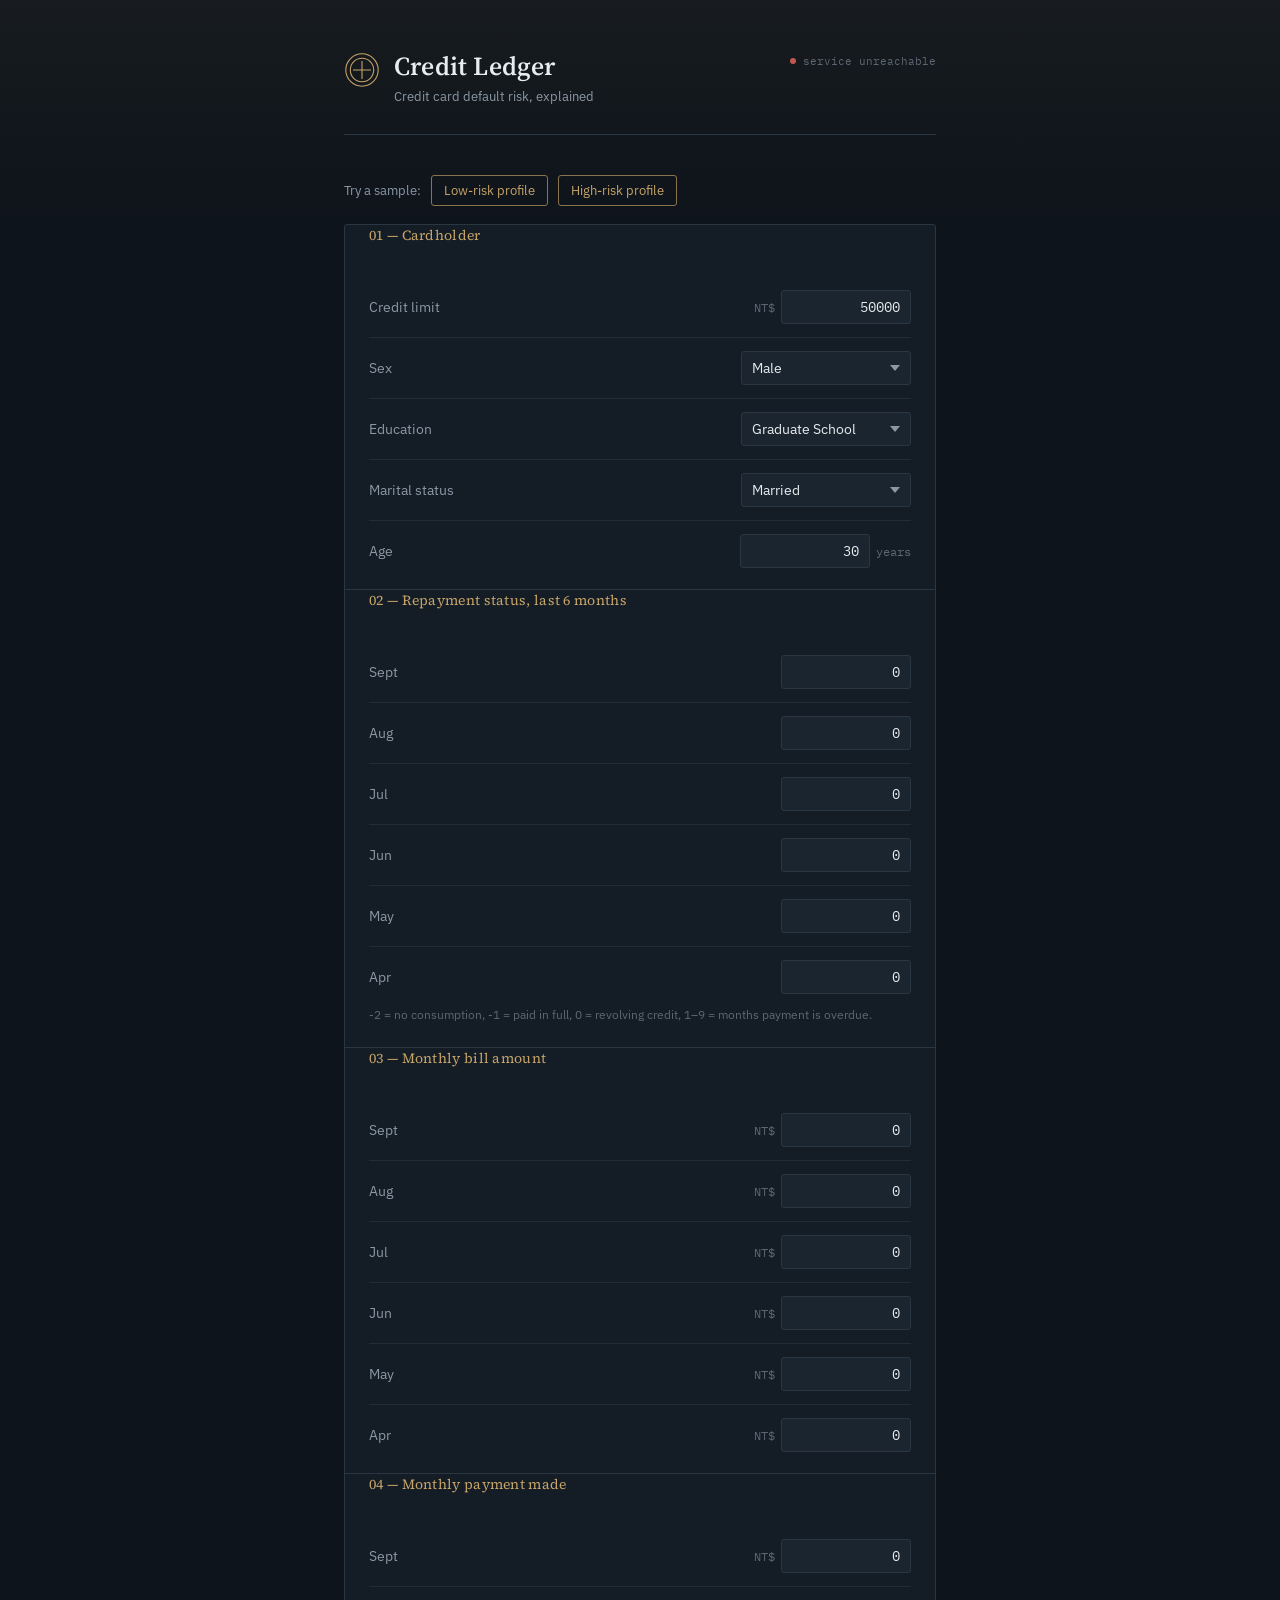
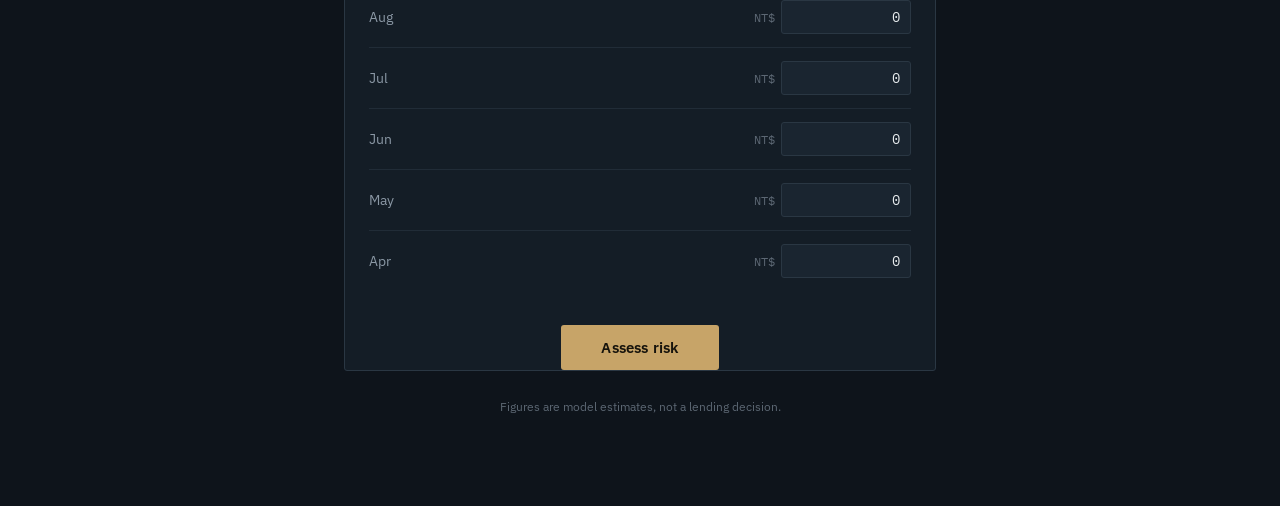
==== static/index.html @ d2043a7e "Upgrade: pipeline, tuned threshold, SHAP explanations, new UI" ====
<!DOCTYPE html>
<html lang="en">
<head>
<meta charset="UTF-8" />
<meta name="viewport" content="width=device-width, initial-scale=1.0" />
<title>Credit Ledger — Card Default Risk</title>
<link rel="preconnect" href="https://fonts.googleapis.com" />
<link rel="preconnect" href="https://fonts.gstatic.com" crossorigin />
<link href="https://fonts.googleapis.com/css2?family=Source+Serif+4:opsz,wght@8..60,400;8..60,500;8..60,600&family=IBM+Plex+Sans:wght@400;500;600&family=IBM+Plex+Mono:wght@400;500;600&display=swap" rel="stylesheet" />
<link rel="stylesheet" href="style.css" />
</head>
<body>
<div class="page">
  <header class="masthead">
    <div class="masthead__mark">
      <svg class="masthead__seal" viewBox="0 0 40 40" aria-hidden="true"><circle cx="20" cy="20" r="18" /><circle cx="20" cy="20" r="13" /><path d="M20 10 L20 30 M10 20 L30 20" /></svg>
      <div><h1>Credit Ledger</h1><p class="masthead__tag">Credit card default risk, explained</p></div>
    </div>
    <div class="masthead__status"><span class="dot" id="apiDot"></span><span id="apiStatusText">checking service…</span></div>
  </header>

  <div class="presets"><span>Try a sample:</span>
    <button type="button" data-preset="low">Low-risk profile</button>
    <button type="button" data-preset="high">High-risk profile</button>
  </div>

  <form class="ledger" id="riskForm" novalidate>
    <fieldset class="ledger__section">
      <legend>01 — Cardholder</legend>
      <div class="row"><label for="limit_bal">Credit limit</label><div class="field"><span class="unit unit--prefix">NT$</span><input type="number" id="limit_bal" name="limit_bal" min="1" step="1000" value="50000" required /></div></div>
      <div class="row"><label for="sex">Sex</label><div class="field"><select id="sex" name="sex" required><option value="Male">Male</option><option value="Female">Female</option></select></div></div>
      <div class="row"><label for="education">Education</label><div class="field"><select id="education" name="education" required><option value="Graduate School">Graduate School</option><option value="University">University</option><option value="High School">High School</option><option value="Others">Others</option></select></div></div>
      <div class="row"><label for="marriage">Marital status</label><div class="field"><select id="marriage" name="marriage" required><option value="Married">Married</option><option value="Single">Single</option><option value="Others">Others</option></select></div></div>
      <div class="row"><label for="age">Age</label><div class="field"><input type="number" id="age" name="age" min="18" max="100" step="1" value="30" required /><span class="unit">years</span></div></div>
    </fieldset>
    <fieldset class="ledger__section">
      <legend>02 — Repayment status, last 6 months</legend>
      <div class="row"><label for="pay_status_sept">Sept</label><div class="field"><input type="number" id="pay_status_sept" name="pay_status_sept" min="-2" max="9" step="1" value="0" required /></div></div>
      <div class="row"><label for="pay_status_aug">Aug</label><div class="field"><input type="number" id="pay_status_aug" name="pay_status_aug" min="-2" max="9" step="1" value="0" required /></div></div>
      <div class="row"><label for="pay_status_jul">Jul</label><div class="field"><input type="number" id="pay_status_jul" name="pay_status_jul" min="-2" max="9" step="1" value="0" required /></div></div>
      <div class="row"><label for="pay_status_jun">Jun</label><div class="field"><input type="number" id="pay_status_jun" name="pay_status_jun" min="-2" max="9" step="1" value="0" required /></div></div>
      <div class="row"><label for="pay_status_may">May</label><div class="field"><input type="number" id="pay_status_may" name="pay_status_may" min="-2" max="9" step="1" value="0" required /></div></div>
      <div class="row"><label for="pay_status_apr">Apr</label><div class="field"><input type="number" id="pay_status_apr" name="pay_status_apr" min="-2" max="9" step="1" value="0" required /></div></div>
      <p class="hint">-2 = no consumption, -1 = paid in full, 0 = revolving credit, 1–9 = months payment is overdue.</p>
    </fieldset>
    <fieldset class="ledger__section">
      <legend>03 — Monthly bill amount</legend>
      <div class="row"><label for="bill_amt_sept">Sept</label><div class="field"><span class="unit unit--prefix">NT$</span><input type="number" id="bill_amt_sept" name="bill_amt_sept" step="100" value="0" required /></div></div>
      <div class="row"><label for="bill_amt_aug">Aug</label><div class="field"><span class="unit unit--prefix">NT$</span><input type="number" id="bill_amt_aug" name="bill_amt_aug" step="100" value="0" required /></div></div>
      <div class="row"><label for="bill_amt_jul">Jul</label><div class="field"><span class="unit unit--prefix">NT$</span><input type="number" id="bill_amt_jul" name="bill_amt_jul" step="100" value="0" required /></div></div>
      <div class="row"><label for="bill_amt_jun">Jun</label><div class="field"><span class="unit unit--prefix">NT$</span><input type="number" id="bill_amt_jun" name="bill_amt_jun" step="100" value="0" required /></div></div>
      <div class="row"><label for="bill_amt_may">May</label><div class="field"><span class="unit unit--prefix">NT$</span><input type="number" id="bill_amt_may" name="bill_amt_may" step="100" value="0" required /></div></div>
      <div class="row"><label for="bill_amt_apr">Apr</label><div class="field"><span class="unit unit--prefix">NT$</span><input type="number" id="bill_amt_apr" name="bill_amt_apr" step="100" value="0" required /></div></div>
    </fieldset>
    <fieldset class="ledger__section">
      <legend>04 — Monthly payment made</legend>
      <div class="row"><label for="pay_amt_sept">Sept</label><div class="field"><span class="unit unit--prefix">NT$</span><input type="number" id="pay_amt_sept" name="pay_amt_sept" min="0" step="100" value="0" required /></div></div>
      <div class="row"><label for="pay_amt_aug">Aug</label><div class="field"><span class="unit unit--prefix">NT$</span><input type="number" id="pay_amt_aug" name="pay_amt_aug" min="0" step="100" value="0" required /></div></div>
      <div class="row"><label for="pay_amt_jul">Jul</label><div class="field"><span class="unit unit--prefix">NT$</span><input type="number" id="pay_amt_jul" name="pay_amt_jul" min="0" step="100" value="0" required /></div></div>
      <div class="row"><label for="pay_amt_jun">Jun</label><div class="field"><span class="unit unit--prefix">NT$</span><input type="number" id="pay_amt_jun" name="pay_amt_jun" min="0" step="100" value="0" required /></div></div>
      <div class="row"><label for="pay_amt_may">May</label><div class="field"><span class="unit unit--prefix">NT$</span><input type="number" id="pay_amt_may" name="pay_amt_may" min="0" step="100" value="0" required /></div></div>
      <div class="row"><label for="pay_amt_apr">Apr</label><div class="field"><span class="unit unit--prefix">NT$</span><input type="number" id="pay_amt_apr" name="pay_amt_apr" min="0" step="100" value="0" required /></div></div>
    </fieldset>
    <div class="submit-row">
      <button type="submit" id="submitBtn"><span class="btn-label">Assess risk</span><span class="btn-spinner" aria-hidden="true"></span></button>
      <p class="error-note" id="errorNote" role="alert" hidden></p>
    </div>
  </form>

  <section class="verdict" id="verdict" aria-live="polite" hidden>
    <div class="verdict__inner">
      <div class="verdict__gauge">
        <svg viewBox="0 0 200 200" class="gauge"><circle class="gauge__track" cx="100" cy="100" r="86" /><circle class="gauge__fill" id="gaugeFill" cx="100" cy="100" r="86" /><line class="gauge__threshold" id="gaugeThreshold" x1="100" y1="14" x2="100" y2="30" /></svg>
        <div class="gauge__readout"><span class="gauge__number" id="probNumber">0</span><span class="gauge__percent">%</span><span class="gauge__caption">default probability</span></div>
      </div>
      <div class="verdict__detail">
        <div class="stamp-wrap"><div class="stamp" id="stampBadge"><span id="stampText">LOW RISK</span></div></div>
        <dl class="ledger-facts">
          <div><dt>Default probability</dt><dd id="factProb">—</dd></div>
          <div><dt>Decision threshold</dt><dd id="factThreshold">—</dd></div>
          <div><dt>Model verdict</dt><dd id="factResult">—</dd></div>
        </dl>
      </div>
    </div>
    <div class="factors">
      <h2>Why this score</h2>
      <p class="hint">Top drivers of this prediction (SHAP values of the logistic regression model).</p>
      <ul id="factorList"></ul>
    </div>
  </section>

  <footer class="foot"><p id="modelNote">Figures are model estimates, not a lending decision.</p></footer>
</div>
<script src="script.js"></script>
</body>
</html>
---- static/style.css ----
/* ============================================================
   Credit Ledger — design tokens
   ============================================================ */
:root {
  --bg: #0e141b;
  --surface: #141d26;
  --surface-2: #1a2530;
  --line: #2a3743;
  --line-soft: #212c37;

  --ink: #e8ecee;
  --ink-dim: #8b98a5;
  --ink-faint: #5c6773;

  --brass: #c7a468;
  --brass-dim: #8a744f;

  --risk-red: #c1584d;
  --risk-red-dim: #6e332c;
  --risk-green: #5f9270;
  --risk-green-dim: #33513c;

  --serif: "Source Serif 4", Georgia, serif;
  --sans: "IBM Plex Sans", -apple-system, BlinkMacSystemFont, sans-serif;
  --mono: "IBM Plex Mono", "SFMono-Regular", Menlo, monospace;

  --radius: 3px;
}

* { box-sizing: border-box; }

@media (prefers-reduced-motion: reduce) {
  *, *::before, *::after {
    animation-duration: 0.001ms !important;
    animation-iteration-count: 1 !important;
    transition-duration: 0.001ms !important;
  }
}

html, body {
  margin: 0;
  padding: 0;
  background: var(--bg);
  color: var(--ink);
  font-family: var(--sans);
  -webkit-font-smoothing: antialiased;
}

body {
  background-image:
    linear-gradient(180deg, rgba(199,164,104,0.05), transparent 220px);
}

.page {
  max-width: 640px;
  margin: 0 auto;
  padding: 48px 24px 80px;
}

/* ============================================================
   Masthead
   ============================================================ */
.masthead {
  display: flex;
  align-items: flex-start;
  justify-content: space-between;
  gap: 16px;
  margin-bottom: 40px;
  padding-bottom: 28px;
  border-bottom: 1px solid var(--line);
}

.masthead__mark {
  display: flex;
  align-items: flex-start;
  gap: 14px;
}

.masthead__seal {
  width: 36px;
  height: 36px;
  flex-shrink: 0;
  margin-top: 4px;
  fill: none;
  stroke: var(--brass);
  stroke-width: 1.2;
}

.masthead h1 {
  font-family: var(--serif);
  font-weight: 600;
  font-size: 26px;
  letter-spacing: 0.2px;
  margin: 0 0 4px;
  color: var(--ink);
}

.masthead__tag {
  margin: 0;
  font-size: 13px;
  color: var(--ink-dim);
  max-width: 34ch;
  line-height: 1.4;
}

.masthead__status {
  display: flex;
  align-items: center;
  gap: 7px;
  font-family: var(--mono);
  font-size: 11px;
  color: var(--ink-faint);
  white-space: nowrap;
  margin-top: 6px;
}

.dot {
  width: 6px;
  height: 6px;
  border-radius: 50%;
  background: var(--ink-faint);
  transition: background 0.3s ease;
}
.dot.ok { background: var(--risk-green); }
.dot.down { background: var(--risk-red); }

/* ============================================================
   Ledger form
   ============================================================ */
.ledger {
  background: var(--surface);
  border: 1px solid var(--line);
  border-radius: var(--radius);
}

.ledger__section {
  border: none;
  border-bottom: 1px solid var(--line);
  margin: 0;
  padding: 22px 24px 8px;
}

.ledger__section:last-of-type {
  border-bottom: none;
}

.ledger__section legend {
  font-family: var(--serif);
  font-size: 14px;
  color: var(--brass);
  padding: 0;
  margin-bottom: 10px;
  letter-spacing: 0.3px;
}

.row {
  display: flex;
  align-items: center;
  justify-content: space-between;
  gap: 20px;
  padding: 13px 0;
  border-top: 1px solid var(--line-soft);
}

.ledger__section .row:first-of-type {
  border-top: none;
}

.row label {
  font-size: 13.5px;
  color: var(--ink-dim);
  flex: 1 1 auto;
}

.field {
  display: flex;
  align-items: center;
  gap: 6px;
  flex: 0 0 auto;
}

.field input,
.field select {
  background: var(--surface-2);
  border: 1px solid var(--line);
  border-radius: var(--radius);
  color: var(--ink);
  font-family: var(--mono);
  font-size: 13.5px;
  padding: 7px 10px;
  width: 130px;
  text-align: right;
  transition: border-color 0.15s ease, box-shadow 0.15s ease;
}

.field select {
  text-align: left;
  width: 170px;
  font-family: var(--sans);
  appearance: none;
  background-image: url("data:image/svg+xml;utf8,<svg xmlns='http://www.w3.org/2000/svg' width='10' height='6'><path d='M0 0 L5 6 L10 0 Z' fill='%238b98a5'/></svg>");
  background-repeat: no-repeat;
  background-position: right 10px center;
  padding-right: 26px;
}

.field input:focus,
.field select:focus {
  outline: none;
  border-color: var(--brass);
  box-shadow: 0 0 0 3px rgba(199, 164, 104, 0.18);
}

.field input::-webkit-outer-spin-button,
.field input::-webkit-inner-spin-button {
  -webkit-appearance: none;
  margin: 0;
}

.unit {
  font-family: var(--mono);
  font-size: 12px;
  color: var(--ink-faint);
  min-width: 34px;
}

.unit--prefix { min-width: auto; }

.hint {
  font-size: 11.5px;
  color: var(--ink-faint);
  margin: 0 0 16px;
  line-height: 1.4;
}

/* ============================================================
   Submit
   ============================================================ */
.submit-row {
  padding: 26px 4px 0;
  display: flex;
  flex-direction: column;
  align-items: center;
  gap: 12px;
}

button#submitBtn {
  position: relative;
  background: var(--brass);
  color: #16130c;
  border: none;
  border-radius: var(--radius);
  font-family: var(--sans);
  font-weight: 600;
  font-size: 14.5px;
  padding: 13px 40px;
  cursor: pointer;
  letter-spacing: 0.2px;
  transition: background 0.15s ease, transform 0.1s ease;
}

button#submitBtn:hover { background: #d4b47a; }
button#submitBtn:active { transform: translateY(1px); }

button#submitBtn:focus-visible {
  outline: 2px solid var(--brass);
  outline-offset: 3px;
}

button#submitBtn:disabled {
  opacity: 0.75;
  cursor: progress;
}

.btn-spinner {
  display: none;
  width: 13px;
  height: 13px;
  margin-left: 10px;
  border: 2px solid rgba(22,19,12,0.35);
  border-top-color: #16130c;
  border-radius: 50%;
  vertical-align: -2px;
}

button#submitBtn.loading .btn-spinner {
  display: inline-block;
  animation: spin 0.7s linear infinite;
}

button#submitBtn.loading .btn-label { opacity: 0.85; }

@keyframes spin {
  to { transform: rotate(360deg); }
}

.error-note {
  color: var(--risk-red);
  font-size: 12.5px;
  text-align: center;
  max-width: 40ch;
  margin: 0;
}

/* ============================================================
   Verdict panel
   ============================================================ */
.verdict {
  margin-top: 36px;
  background: var(--surface);
  border: 1px solid var(--line);
  border-radius: var(--radius);
  padding: 32px 28px;
}

.verdict__inner {
  display: flex;
  align-items: center;
  gap: 32px;
  flex-wrap: wrap;
}

.verdict__gauge {
  position: relative;
  width: 168px;
  height: 168px;
  flex-shrink: 0;
  margin: 0 auto;
}

.gauge {
  width: 100%;
  height: 100%;
  transform: rotate(0deg);
}

.gauge__track {
  fill: none;
  stroke: var(--line);
  stroke-width: 10;
}

.gauge__fill {
  fill: none;
  stroke: var(--brass);
  stroke-width: 10;
  stroke-linecap: round;
  transform-origin: 100px 100px;
  transform: rotate(-90deg);
  stroke-dasharray: 540.35;
  stroke-dashoffset: 540.35;
  transition: stroke-dashoffset 1.1s cubic-bezier(0.22, 1, 0.36, 1), stroke 0.4s ease;
}

.gauge__threshold {
  stroke: var(--ink-faint);
  stroke-width: 2;
  transform-origin: 100px 100px;
}

.gauge__readout {
  position: absolute;
  inset: 0;
  display: flex;
  flex-direction: column;
  align-items: center;
  justify-content: center;
}

.gauge__number {
  font-family: var(--mono);
  font-size: 32px;
  font-weight: 600;
  color: var(--ink);
}

.gauge__percent {
  font-family: var(--mono);
  font-size: 18px;
  color: var(--ink-dim);
  margin-left: 1px;
}

.gauge__caption {
  font-size: 10.5px;
  color: var(--ink-faint);
  margin-top: 4px;
  letter-spacing: 0.2px;
}

.verdict__detail {
  flex: 1 1 220px;
  display: flex;
  align-items: center;
  gap: 24px;
  flex-wrap: wrap;
}

.stamp-wrap {
  flex-shrink: 0;
  width: 108px;
  height: 108px;
  display: flex;
  align-items: center;
  justify-content: center;
}

.stamp {
  width: 104px;
  height: 104px;
  border-radius: 50%;
  border: 2.5px solid var(--risk-green);
  display: flex;
  align-items: center;
  justify-content: center;
  text-align: center;
  color: var(--risk-green);
  font-family: var(--serif);
  font-weight: 600;
  font-size: 14px;
  letter-spacing: 0.5px;
  transform: scale(1.5) rotate(0deg);
  opacity: 0;
  box-shadow: inset 0 0 0 4px rgba(95, 146, 112, 0.15);
  transition: none;
}

.stamp::before {
  content: "";
  position: absolute;
  width: 92px;
  height: 92px;
  border-radius: 50%;
  border: 1px dashed currentColor;
  opacity: 0.45;
}

.stamp.stamp--in {
  animation: stampSlam 0.5s cubic-bezier(0.2, 0.9, 0.3, 1.2) forwards;
}

.stamp.risk-high {
  border-color: var(--risk-red);
  color: var(--risk-red);
  box-shadow: inset 0 0 0 4px rgba(193, 88, 77, 0.15);
}

@keyframes stampSlam {
  0%   { transform: scale(1.6) rotate(8deg); opacity: 0; }
  60%  { transform: scale(0.94) rotate(-6deg); opacity: 1; }
  80%  { transform: scale(1.04) rotate(-8deg); }
  100% { transform: scale(1) rotate(-7deg); opacity: 1; }
}

.ledger-facts {
  margin: 0;
  display: grid;
  gap: 10px;
  min-width: 180px;
}

.ledger-facts > div {
  display: flex;
  justify-content: space-between;
  gap: 16px;
  border-bottom: 1px solid var(--line-soft);
  padding-bottom: 8px;
}

.ledger-facts dt {
  font-size: 12px;
  color: var(--ink-dim);
}

.ledger-facts dd {
  margin: 0;
  font-family: var(--mono);
  font-size: 12.5px;
  color: var(--ink);
  text-align: right;
}

/* ============================================================
   Footer
   ============================================================ */
.foot {
  text-align: center;
  margin-top: 28px;
}

.foot p {
  font-size: 11.5px;
  color: var(--ink-faint);
}

/* ============================================================
   Responsive
   ============================================================ */
@media (max-width: 520px) {
  .page { padding: 32px 16px 64px; }

  .row {
    flex-direction: column;
    align-items: flex-start;
    gap: 8px;
  }

  .field { width: 100%; }
  .field input, .field select { width: 100%; }

  .verdict__inner {
    flex-direction: column;
    text-align: center;
  }

  .verdict__detail {
    justify-content: center;
    text-align: left;
  }
}

/* ---- additions: presets + explanation bars ---- */
.presets { display:flex; align-items:center; gap:10px; flex-wrap:wrap; margin:0 0 18px; font-size:13px; color:var(--ink-dim); }
.presets button { background:transparent; color:var(--brass); border:1px solid var(--brass-dim); border-radius:var(--radius); padding:6px 12px; font:inherit; cursor:pointer; }
.presets button:hover { background:rgba(199,164,104,0.08); }
.factors { margin-top:28px; padding-top:20px; border-top:1px solid var(--line-soft); }
.factors h2 { font-family:var(--serif); font-weight:500; font-size:18px; margin:0 0 4px; }
.factors ul { list-style:none; padding:0; margin:14px 0 0; }
.factors li { display:grid; grid-template-columns:150px 1fr 90px; align-items:center; gap:12px; padding:7px 0; font-size:13px; }
.factors .bar { height:8px; background:var(--surface-2); border-radius:2px; position:relative; overflow:hidden; }
.factors .bar i { position:absolute; top:0; bottom:0; border-radius:2px; }
.factors .up i { background:var(--risk-red); left:50%; }
.factors .down i { background:var(--risk-green); right:50%; }
.factors .bar::after { content:""; position:absolute; left:50%; top:0; bottom:0; width:1px; background:var(--line); }
.factors .tag { font-family:var(--mono); font-size:11px; color:var(--ink-dim); text-align:right; }
@media (max-width:520px){ .factors li { grid-template-columns:1fr 70px; } .factors .bar { grid-column:1 / -1; order:3; } }
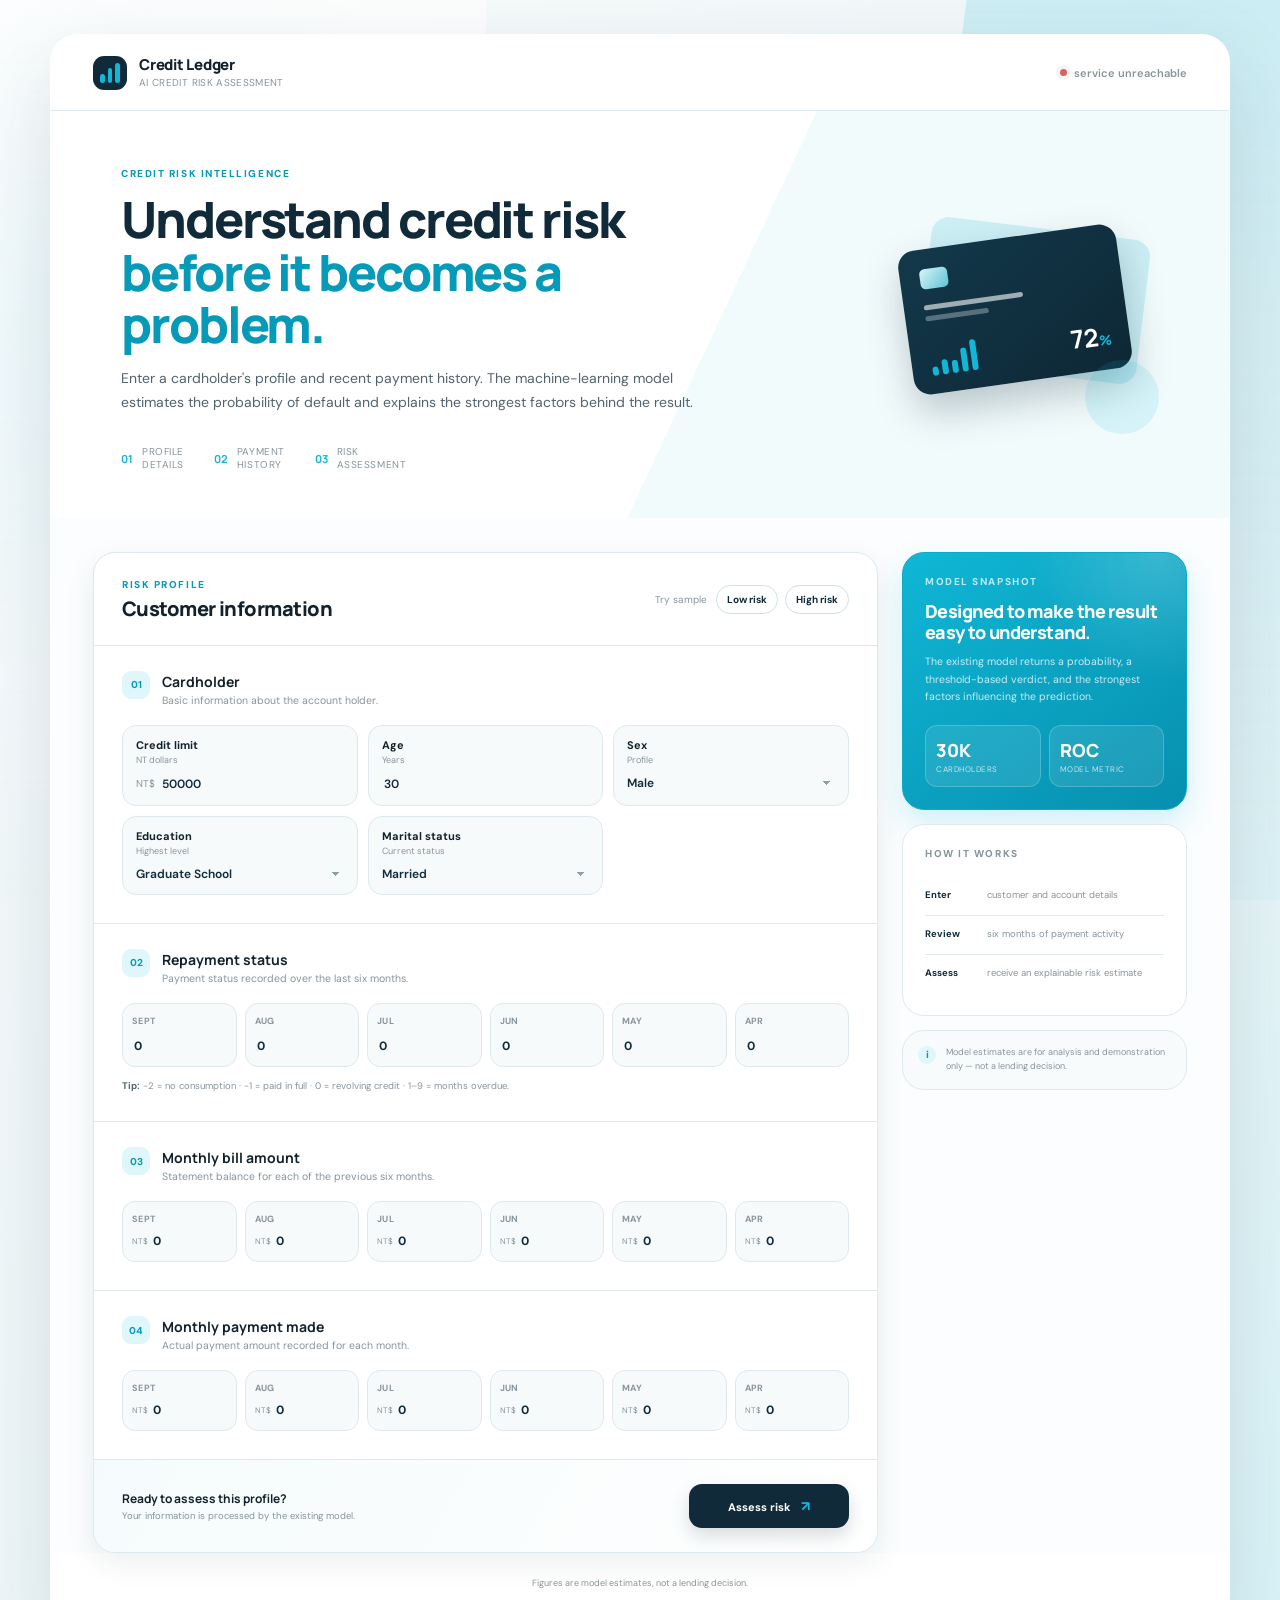
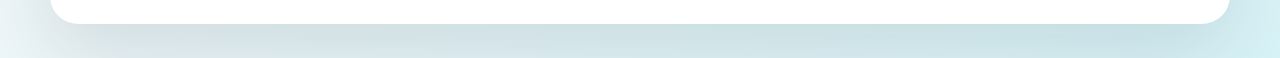
==== commit 3eddc3e6: "Add files via upload" ====
--- a/static/index.html
+++ b/static/index.html
@@ -1,96 +1,274 @@
 <!DOCTYPE html>
 <html lang="en">
 <head>
-<meta charset="UTF-8" />
-<meta name="viewport" content="width=device-width, initial-scale=1.0" />
-<title>Credit Ledger — Card Default Risk</title>
-<link rel="preconnect" href="https://fonts.googleapis.com" />
-<link rel="preconnect" href="https://fonts.gstatic.com" crossorigin />
-<link href="https://fonts.googleapis.com/css2?family=Source+Serif+4:opsz,wght@8..60,400;8..60,500;8..60,600&family=IBM+Plex+Sans:wght@400;500;600&family=IBM+Plex+Mono:wght@400;500;600&display=swap" rel="stylesheet" />
-<link rel="stylesheet" href="style.css" />
+  <meta charset="UTF-8" />
+  <meta name="viewport" content="width=device-width, initial-scale=1.0" />
+  <meta name="theme-color" content="#0db8d8" />
+  <title>Credit Ledger — Card Default Risk</title>
+  <link rel="preconnect" href="https://fonts.googleapis.com" />
+  <link rel="preconnect" href="https://fonts.gstatic.com" crossorigin />
+  <link href="https://fonts.googleapis.com/css2?family=DM+Sans:wght@400;500;600;700&family=Manrope:wght@500;600;700;800&display=swap" rel="stylesheet" />
+  <link rel="stylesheet" href="style.css" />
 </head>
+
 <body>
-<div class="page">
-  <header class="masthead">
-    <div class="masthead__mark">
-      <svg class="masthead__seal" viewBox="0 0 40 40" aria-hidden="true"><circle cx="20" cy="20" r="18" /><circle cx="20" cy="20" r="13" /><path d="M20 10 L20 30 M10 20 L30 20" /></svg>
-      <div><h1>Credit Ledger</h1><p class="masthead__tag">Credit card default risk, explained</p></div>
+  <div class="ambient ambient--left"></div>
+  <div class="ambient ambient--right"></div>
+
+  <main class="app-shell">
+    <header class="topbar">
+      <a class="brand" href="#" aria-label="Credit Ledger home">
+        <span class="brand-mark" aria-hidden="true">
+          <span></span><span></span><span></span>
+        </span>
+        <span>
+          <strong>Credit Ledger</strong>
+          <small>AI credit risk assessment</small>
+        </span>
+      </a>
+
+      <div class="service-status" aria-live="polite">
+        <span class="status-dot" id="apiDot"></span>
+        <span id="apiStatusText">checking service…</span>
+      </div>
+    </header>
+
+    <section class="hero">
+      <div class="hero-copy">
+        <span class="eyebrow">CREDIT RISK INTELLIGENCE</span>
+        <h1>Understand credit risk<br /><span>before it becomes a problem.</span></h1>
+        <p>
+          Enter a cardholder's profile and recent payment history.
+          The machine-learning model estimates the probability of default
+          and explains the strongest factors behind the result.
+        </p>
+
+        <div class="hero-meta">
+          <div><b>01</b><span>Profile<br />details</span></div>
+          <div><b>02</b><span>Payment<br />history</span></div>
+          <div><b>03</b><span>Risk<br />assessment</span></div>
+        </div>
+      </div>
+
+      <div class="hero-art" aria-hidden="true">
+        <div class="art-card art-card--back"></div>
+        <div class="art-card art-card--main">
+          <div class="mini-chip"></div>
+          <div class="mini-line mini-line--long"></div>
+          <div class="mini-line"></div>
+          <div class="mini-chart"><i></i><i></i><i></i><i></i><i></i></div>
+          <div class="mini-score">72<span>%</span></div>
+        </div>
+        <div class="art-orb"></div>
+      </div>
+    </section>
+
+    <div class="content-grid">
+      <form class="risk-form" id="riskForm" novalidate>
+        <div class="form-toolbar">
+          <div>
+            <span class="section-kicker">RISK PROFILE</span>
+            <h2>Customer information</h2>
+          </div>
+          <div class="presets">
+            <span>Try sample</span>
+            <button type="button" data-preset="low">Low risk</button>
+            <button type="button" data-preset="high">High risk</button>
+          </div>
+        </div>
+
+        <fieldset class="form-section">
+          <div class="section-heading">
+            <span class="section-number">01</span>
+            <div>
+              <h3>Cardholder</h3>
+              <p>Basic information about the account holder.</p>
+            </div>
+          </div>
+
+          <div class="fields-grid fields-grid--3">
+            <label class="field-card field-card--wide">
+              <span>Credit limit</span>
+              <small>NT dollars</small>
+              <div class="input-wrap"><span>NT$</span><input type="number" id="limit_bal" name="limit_bal" min="1" step="1000" value="50000" required /></div>
+            </label>
+
+            <label class="field-card">
+              <span>Age</span>
+              <small>Years</small>
+              <div class="input-wrap"><input type="number" id="age" name="age" min="18" max="100" step="1" value="30" required /></div>
+            </label>
+
+            <label class="field-card">
+              <span>Sex</span>
+              <small>Profile</small>
+              <div class="input-wrap"><select id="sex" name="sex" required><option value="Male">Male</option><option value="Female">Female</option></select></div>
+            </label>
+
+            <label class="field-card">
+              <span>Education</span>
+              <small>Highest level</small>
+              <div class="input-wrap"><select id="education" name="education" required><option value="Graduate School">Graduate School</option><option value="University">University</option><option value="High School">High School</option><option value="Others">Others</option></select></div>
+            </label>
+
+            <label class="field-card">
+              <span>Marital status</span>
+              <small>Current status</small>
+              <div class="input-wrap"><select id="marriage" name="marriage" required><option value="Married">Married</option><option value="Single">Single</option><option value="Others">Others</option></select></div>
+            </label>
+          </div>
+        </fieldset>
+
+        <fieldset class="form-section">
+          <div class="section-heading">
+            <span class="section-number">02</span>
+            <div>
+              <h3>Repayment status</h3>
+              <p>Payment status recorded over the last six months.</p>
+            </div>
+          </div>
+
+          <div class="month-grid">
+            <label class="compact-field"><span>Sept</span><input type="number" id="pay_status_sept" name="pay_status_sept" min="-2" max="9" step="1" value="0" required /></label>
+            <label class="compact-field"><span>Aug</span><input type="number" id="pay_status_aug" name="pay_status_aug" min="-2" max="9" step="1" value="0" required /></label>
+            <label class="compact-field"><span>Jul</span><input type="number" id="pay_status_jul" name="pay_status_jul" min="-2" max="9" step="1" value="0" required /></label>
+            <label class="compact-field"><span>Jun</span><input type="number" id="pay_status_jun" name="pay_status_jun" min="-2" max="9" step="1" value="0" required /></label>
+            <label class="compact-field"><span>May</span><input type="number" id="pay_status_may" name="pay_status_may" min="-2" max="9" step="1" value="0" required /></label>
+            <label class="compact-field"><span>Apr</span><input type="number" id="pay_status_apr" name="pay_status_apr" min="-2" max="9" step="1" value="0" required /></label>
+          </div>
+          <p class="helper"><b>Tip:</b> -2 = no consumption · -1 = paid in full · 0 = revolving credit · 1–9 = months overdue.</p>
+        </fieldset>
+
+        <fieldset class="form-section">
+          <div class="section-heading">
+            <span class="section-number">03</span>
+            <div>
+              <h3>Monthly bill amount</h3>
+              <p>Statement balance for each of the previous six months.</p>
+            </div>
+          </div>
+
+          <div class="month-grid">
+            <label class="compact-field compact-field--money"><span>Sept</span><div><i>NT$</i><input type="number" id="bill_amt_sept" name="bill_amt_sept" step="100" value="0" required /></div></label>
+            <label class="compact-field compact-field--money"><span>Aug</span><div><i>NT$</i><input type="number" id="bill_amt_aug" name="bill_amt_aug" step="100" value="0" required /></div></label>
+            <label class="compact-field compact-field--money"><span>Jul</span><div><i>NT$</i><input type="number" id="bill_amt_jul" name="bill_amt_jul" step="100" value="0" required /></div></label>
+            <label class="compact-field compact-field--money"><span>Jun</span><div><i>NT$</i><input type="number" id="bill_amt_jun" name="bill_amt_jun" step="100" value="0" required /></div></label>
+            <label class="compact-field compact-field--money"><span>May</span><div><i>NT$</i><input type="number" id="bill_amt_may" name="bill_amt_may" step="100" value="0" required /></div></label>
+            <label class="compact-field compact-field--money"><span>Apr</span><div><i>NT$</i><input type="number" id="bill_amt_apr" name="bill_amt_apr" step="100" value="0" required /></div></label>
+          </div>
+        </fieldset>
+
+        <fieldset class="form-section">
+          <div class="section-heading">
+            <span class="section-number">04</span>
+            <div>
+              <h3>Monthly payment made</h3>
+              <p>Actual payment amount recorded for each month.</p>
+            </div>
+          </div>
+
+          <div class="month-grid">
+            <label class="compact-field compact-field--money"><span>Sept</span><div><i>NT$</i><input type="number" id="pay_amt_sept" name="pay_amt_sept" min="0" step="100" value="0" required /></div></label>
+            <label class="compact-field compact-field--money"><span>Aug</span><div><i>NT$</i><input type="number" id="pay_amt_aug" name="pay_amt_aug" min="0" step="100" value="0" required /></div></label>
+            <label class="compact-field compact-field--money"><span>Jul</span><div><i>NT$</i><input type="number" id="pay_amt_jul" name="pay_amt_jul" min="0" step="100" value="0" required /></div></label>
+            <label class="compact-field compact-field--money"><span>Jun</span><div><i>NT$</i><input type="number" id="pay_amt_jun" name="pay_amt_jun" min="0" step="100" value="0" required /></div></label>
+            <label class="compact-field compact-field--money"><span>May</span><div><i>NT$</i><input type="number" id="pay_amt_may" name="pay_amt_may" min="0" step="100" value="0" required /></div></label>
+            <label class="compact-field compact-field--money"><span>Apr</span><div><i>NT$</i><input type="number" id="pay_amt_apr" name="pay_amt_apr" min="0" step="100" value="0" required /></div></label>
+          </div>
+        </fieldset>
+
+        <div class="submit-area">
+          <div>
+            <strong>Ready to assess this profile?</strong>
+            <span>Your information is processed by the existing model.</span>
+          </div>
+          <button type="submit" id="submitBtn">
+            <span class="btn-label">Assess risk</span>
+            <span class="btn-spinner" aria-hidden="true"></span>
+            <span class="btn-arrow" aria-hidden="true">↗</span>
+          </button>
+          <p class="error-note" id="errorNote" role="alert" hidden></p>
+        </div>
+      </form>
+
+      <aside class="side-panel">
+        <div class="side-card side-card--accent">
+          <span class="card-label">MODEL SNAPSHOT</span>
+          <h3>Designed to make the result easy to understand.</h3>
+          <p>The existing model returns a probability, a threshold-based verdict, and the strongest factors influencing the prediction.</p>
+          <div class="metric-row">
+            <div><strong>30K</strong><span>cardholders</span></div>
+            <div><strong>ROC</strong><span>model metric</span></div>
+          </div>
+        </div>
+
+        <div class="side-card side-card--plain">
+          <span class="card-label">HOW IT WORKS</span>
+          <ol>
+            <li><b>Enter</b><span>customer and account details</span></li>
+            <li><b>Review</b><span>six months of payment activity</span></li>
+            <li><b>Assess</b><span>receive an explainable risk estimate</span></li>
+          </ol>
+        </div>
+
+        <div class="side-note">
+          <span class="note-icon">i</span>
+          <p>Model estimates are for analysis and demonstration only — not a lending decision.</p>
+        </div>
+      </aside>
     </div>
-    <div class="masthead__status"><span class="dot" id="apiDot"></span><span id="apiStatusText">checking service…</span></div>
-  </header>
-
-  <div class="presets"><span>Try a sample:</span>
-    <button type="button" data-preset="low">Low-risk profile</button>
-    <button type="button" data-preset="high">High-risk profile</button>
-  </div>
-
-  <form class="ledger" id="riskForm" novalidate>
-    <fieldset class="ledger__section">
-      <legend>01 — Cardholder</legend>
-      <div class="row"><label for="limit_bal">Credit limit</label><div class="field"><span class="unit unit--prefix">NT$</span><input type="number" id="limit_bal" name="limit_bal" min="1" step="1000" value="50000" required /></div></div>
-      <div class="row"><label for="sex">Sex</label><div class="field"><select id="sex" name="sex" required><option value="Male">Male</option><option value="Female">Female</option></select></div></div>
-      <div class="row"><label for="education">Education</label><div class="field"><select id="education" name="education" required><option value="Graduate School">Graduate School</option><option value="University">University</option><option value="High School">High School</option><option value="Others">Others</option></select></div></div>
-      <div class="row"><label for="marriage">Marital status</label><div class="field"><select id="marriage" name="marriage" required><option value="Married">Married</option><option value="Single">Single</option><option value="Others">Others</option></select></div></div>
-      <div class="row"><label for="age">Age</label><div class="field"><input type="number" id="age" name="age" min="18" max="100" step="1" value="30" required /><span class="unit">years</span></div></div>
-    </fieldset>
-    <fieldset class="ledger__section">
-      <legend>02 — Repayment status, last 6 months</legend>
-      <div class="row"><label for="pay_status_sept">Sept</label><div class="field"><input type="number" id="pay_status_sept" name="pay_status_sept" min="-2" max="9" step="1" value="0" required /></div></div>
-      <div class="row"><label for="pay_status_aug">Aug</label><div class="field"><input type="number" id="pay_status_aug" name="pay_status_aug" min="-2" max="9" step="1" value="0" required /></div></div>
-      <div class="row"><label for="pay_status_jul">Jul</label><div class="field"><input type="number" id="pay_status_jul" name="pay_status_jul" min="-2" max="9" step="1" value="0" required /></div></div>
-      <div class="row"><label for="pay_status_jun">Jun</label><div class="field"><input type="number" id="pay_status_jun" name="pay_status_jun" min="-2" max="9" step="1" value="0" required /></div></div>
-      <div class="row"><label for="pay_status_may">May</label><div class="field"><input type="number" id="pay_status_may" name="pay_status_may" min="-2" max="9" step="1" value="0" required /></div></div>
-      <div class="row"><label for="pay_status_apr">Apr</label><div class="field"><input type="number" id="pay_status_apr" name="pay_status_apr" min="-2" max="9" step="1" value="0" required /></div></div>
-      <p class="hint">-2 = no consumption, -1 = paid in full, 0 = revolving credit, 1–9 = months payment is overdue.</p>
-    </fieldset>
-    <fieldset class="ledger__section">
-      <legend>03 — Monthly bill amount</legend>
-      <div class="row"><label for="bill_amt_sept">Sept</label><div class="field"><span class="unit unit--prefix">NT$</span><input type="number" id="bill_amt_sept" name="bill_amt_sept" step="100" value="0" required /></div></div>
-      <div class="row"><label for="bill_amt_aug">Aug</label><div class="field"><span class="unit unit--prefix">NT$</span><input type="number" id="bill_amt_aug" name="bill_amt_aug" step="100" value="0" required /></div></div>
-      <div class="row"><label for="bill_amt_jul">Jul</label><div class="field"><span class="unit unit--prefix">NT$</span><input type="number" id="bill_amt_jul" name="bill_amt_jul" step="100" value="0" required /></div></div>
-      <div class="row"><label for="bill_amt_jun">Jun</label><div class="field"><span class="unit unit--prefix">NT$</span><input type="number" id="bill_amt_jun" name="bill_amt_jun" step="100" value="0" required /></div></div>
-      <div class="row"><label for="bill_amt_may">May</label><div class="field"><span class="unit unit--prefix">NT$</span><input type="number" id="bill_amt_may" name="bill_amt_may" step="100" value="0" required /></div></div>
-      <div class="row"><label for="bill_amt_apr">Apr</label><div class="field"><span class="unit unit--prefix">NT$</span><input type="number" id="bill_amt_apr" name="bill_amt_apr" step="100" value="0" required /></div></div>
-    </fieldset>
-    <fieldset class="ledger__section">
-      <legend>04 — Monthly payment made</legend>
-      <div class="row"><label for="pay_amt_sept">Sept</label><div class="field"><span class="unit unit--prefix">NT$</span><input type="number" id="pay_amt_sept" name="pay_amt_sept" min="0" step="100" value="0" required /></div></div>
-      <div class="row"><label for="pay_amt_aug">Aug</label><div class="field"><span class="unit unit--prefix">NT$</span><input type="number" id="pay_amt_aug" name="pay_amt_aug" min="0" step="100" value="0" required /></div></div>
-      <div class="row"><label for="pay_amt_jul">Jul</label><div class="field"><span class="unit unit--prefix">NT$</span><input type="number" id="pay_amt_jul" name="pay_amt_jul" min="0" step="100" value="0" required /></div></div>
-      <div class="row"><label for="pay_amt_jun">Jun</label><div class="field"><span class="unit unit--prefix">NT$</span><input type="number" id="pay_amt_jun" name="pay_amt_jun" min="0" step="100" value="0" required /></div></div>
-      <div class="row"><label for="pay_amt_may">May</label><div class="field"><span class="unit unit--prefix">NT$</span><input type="number" id="pay_amt_may" name="pay_amt_may" min="0" step="100" value="0" required /></div></div>
-      <div class="row"><label for="pay_amt_apr">Apr</label><div class="field"><span class="unit unit--prefix">NT$</span><input type="number" id="pay_amt_apr" name="pay_amt_apr" min="0" step="100" value="0" required /></div></div>
-    </fieldset>
-    <div class="submit-row">
-      <button type="submit" id="submitBtn"><span class="btn-label">Assess risk</span><span class="btn-spinner" aria-hidden="true"></span></button>
-      <p class="error-note" id="errorNote" role="alert" hidden></p>
-    </div>
-  </form>
-
-  <section class="verdict" id="verdict" aria-live="polite" hidden>
-    <div class="verdict__inner">
-      <div class="verdict__gauge">
-        <svg viewBox="0 0 200 200" class="gauge"><circle class="gauge__track" cx="100" cy="100" r="86" /><circle class="gauge__fill" id="gaugeFill" cx="100" cy="100" r="86" /><line class="gauge__threshold" id="gaugeThreshold" x1="100" y1="14" x2="100" y2="30" /></svg>
-        <div class="gauge__readout"><span class="gauge__number" id="probNumber">0</span><span class="gauge__percent">%</span><span class="gauge__caption">default probability</span></div>
-      </div>
-      <div class="verdict__detail">
-        <div class="stamp-wrap"><div class="stamp" id="stampBadge"><span id="stampText">LOW RISK</span></div></div>
-        <dl class="ledger-facts">
-          <div><dt>Default probability</dt><dd id="factProb">—</dd></div>
-          <div><dt>Decision threshold</dt><dd id="factThreshold">—</dd></div>
-          <div><dt>Model verdict</dt><dd id="factResult">—</dd></div>
-        </dl>
-      </div>
-    </div>
-    <div class="factors">
-      <h2>Why this score</h2>
-      <p class="hint">Top drivers of this prediction (SHAP values of the logistic regression model).</p>
-      <ul id="factorList"></ul>
-    </div>
-  </section>
-
-  <footer class="foot"><p id="modelNote">Figures are model estimates, not a lending decision.</p></footer>
-</div>
-<script src="script.js"></script>
+
+    <section class="verdict" id="verdict" aria-live="polite" hidden>
+      <div class="verdict-head">
+        <div>
+          <span class="section-kicker">ASSESSMENT COMPLETE</span>
+          <h2>Risk assessment</h2>
+        </div>
+        <span class="verdict-chip">MODEL OUTPUT</span>
+      </div>
+
+      <div class="verdict__inner">
+        <div class="gauge-card">
+          <div class="verdict__gauge">
+            <svg viewBox="0 0 200 200" class="gauge">
+              <circle class="gauge__track" cx="100" cy="100" r="86" />
+              <circle class="gauge__fill" id="gaugeFill" cx="100" cy="100" r="86" />
+              <line class="gauge__threshold" id="gaugeThreshold" x1="100" y1="14" x2="100" y2="30" />
+            </svg>
+            <div class="gauge__readout">
+              <span class="gauge__number" id="probNumber">0</span><span class="gauge__percent">%</span>
+              <span class="gauge__caption">default probability</span>
+            </div>
+          </div>
+        </div>
+
+        <div class="verdict__detail">
+          <div class="stamp-wrap"><div class="stamp" id="stampBadge"><span id="stampText">LOW RISK</span></div></div>
+          <dl class="ledger-facts">
+            <div><dt>Default probability</dt><dd id="factProb">—</dd></div>
+            <div><dt>Decision threshold</dt><dd id="factThreshold">—</dd></div>
+            <div><dt>Model verdict</dt><dd id="factResult">—</dd></div>
+          </dl>
+        </div>
+      </div>
+
+      <div class="factors">
+        <div class="factors-head">
+          <div>
+            <span class="section-kicker">EXPLANATION</span>
+            <h2>Why this score</h2>
+          </div>
+          <p class="hint">Top drivers of this prediction from the existing logistic regression model.</p>
+        </div>
+        <ul id="factorList"></ul>
+      </div>
+    </section>
+
+    <footer class="foot">
+      <p id="modelNote">Figures are model estimates, not a lending decision.</p>
+    </footer>
+  </main>
+
+  <script src="script.js"></script>
 </body>
-</html>+</html>
--- a/static/style.css
+++ b/static/style.css
@@ -1,359 +1,805 @@
-/* ============================================================
-   Credit Ledger — design tokens
-   ============================================================ */
 :root {
-  --bg: #0e141b;
-  --surface: #141d26;
-  --surface-2: #1a2530;
-  --line: #2a3743;
-  --line-soft: #212c37;
-
-  --ink: #e8ecee;
-  --ink-dim: #8b98a5;
-  --ink-faint: #5c6773;
-
-  --brass: #c7a468;
-  --brass-dim: #8a744f;
-
-  --risk-red: #c1584d;
-  --risk-red-dim: #6e332c;
-  --risk-green: #5f9270;
-  --risk-green-dim: #33513c;
-
-  --serif: "Source Serif 4", Georgia, serif;
-  --sans: "IBM Plex Sans", -apple-system, BlinkMacSystemFont, sans-serif;
-  --mono: "IBM Plex Mono", "SFMono-Regular", Menlo, monospace;
-
-  --radius: 3px;
+  --bg: #eef5f7;
+  --paper: #ffffff;
+  --paper-soft: #f7fafb;
+  --ink: #12212b;
+  --ink-2: #53636d;
+  --muted: #87949b;
+  --line: #dfe8ec;
+  --cyan: #12b7d7;
+  --cyan-dark: #0799b8;
+  --cyan-soft: #dff7fb;
+  --navy: #102a39;
+  --red: #df5f61;
+  --green: #38a579;
+  --shadow: 0 28px 80px rgba(21, 48, 61, .13);
+  --shadow-soft: 0 10px 30px rgba(21, 48, 61, .08);
+  --radius: 22px;
+  --font: "DM Sans", -apple-system, BlinkMacSystemFont, "Segoe UI", sans-serif;
+  --display: "Manrope", "DM Sans", sans-serif;
 }
 
 * { box-sizing: border-box; }
 
-@media (prefers-reduced-motion: reduce) {
-  *, *::before, *::after {
-    animation-duration: 0.001ms !important;
-    animation-iteration-count: 1 !important;
-    transition-duration: 0.001ms !important;
-  }
-}
-
-html, body {
+html { scroll-behavior: smooth; }
+
+body {
   margin: 0;
-  padding: 0;
-  background: var(--bg);
+  min-width: 320px;
   color: var(--ink);
-  font-family: var(--sans);
+  font-family: var(--font);
+  background:
+    radial-gradient(circle at 8% 18%, rgba(18,183,215,.12), transparent 24rem),
+    linear-gradient(135deg, #f8fbfc 0%, #eef6f8 55%, #d8f3f7 100%);
   -webkit-font-smoothing: antialiased;
 }
 
-body {
-  background-image:
-    linear-gradient(180deg, rgba(199,164,104,0.05), transparent 220px);
-}
-
-.page {
-  max-width: 640px;
-  margin: 0 auto;
-  padding: 48px 24px 80px;
-}
-
-/* ============================================================
-   Masthead
-   ============================================================ */
-.masthead {
-  display: flex;
-  align-items: flex-start;
+button, input, select { font: inherit; }
+
+button, select { cursor: pointer; }
+
+.ambient {
+  position: fixed;
+  z-index: -1;
+  pointer-events: none;
+}
+
+.ambient--left {
+  width: 38vw;
+  height: 100vh;
+  left: 0;
+  top: 0;
+  background: linear-gradient(180deg, rgba(255,255,255,.72), rgba(236,247,249,.25));
+}
+
+.ambient--right {
+  width: 34vw;
+  height: 100vh;
+  right: 0;
+  top: 0;
+  background: linear-gradient(180deg, rgba(18,183,215,.16), rgba(18,183,215,.03));
+  clip-path: polygon(28% 0, 100% 0, 100% 100%, 0 100%);
+}
+
+.app-shell {
+  width: min(1180px, calc(100% - 40px));
+  margin: 34px auto;
+  padding: 0 0 34px;
+  background: var(--paper);
+  border: 1px solid rgba(255,255,255,.95);
+  border-radius: 28px;
+  box-shadow: var(--shadow);
+  overflow: hidden;
+}
+
+.topbar {
+  height: 76px;
+  padding: 0 42px;
+  display: flex;
+  align-items: center;
   justify-content: space-between;
-  gap: 16px;
-  margin-bottom: 40px;
-  padding-bottom: 28px;
   border-bottom: 1px solid var(--line);
 }
 
-.masthead__mark {
-  display: flex;
-  align-items: flex-start;
-  gap: 14px;
-}
-
-.masthead__seal {
-  width: 36px;
-  height: 36px;
-  flex-shrink: 0;
+.brand {
+  display: flex;
+  align-items: center;
+  gap: 12px;
+  color: var(--ink);
+  text-decoration: none;
+}
+
+.brand-mark {
+  width: 34px;
+  height: 34px;
+  display: flex;
+  align-items: end;
+  gap: 3px;
+  padding: 7px;
+  border-radius: 11px;
+  background: var(--navy);
+}
+
+.brand-mark span {
+  display: block;
+  width: 5px;
+  border-radius: 5px;
+  background: var(--cyan);
+}
+
+.brand-mark span:nth-child(1) { height: 45%; }
+.brand-mark span:nth-child(2) { height: 72%; }
+.brand-mark span:nth-child(3) { height: 100%; }
+
+.brand strong {
+  display: block;
+  font: 800 15px/1 var(--display);
+  letter-spacing: -.25px;
+}
+
+.brand small {
+  display: block;
   margin-top: 4px;
-  fill: none;
-  stroke: var(--brass);
-  stroke-width: 1.2;
-}
-
-.masthead h1 {
-  font-family: var(--serif);
+  color: var(--muted);
+  font-size: 10px;
+  letter-spacing: .35px;
+  text-transform: uppercase;
+}
+
+.service-status {
+  display: flex;
+  align-items: center;
+  gap: 7px;
+  color: var(--muted);
+  font-size: 11px;
   font-weight: 600;
-  font-size: 26px;
-  letter-spacing: 0.2px;
-  margin: 0 0 4px;
-  color: var(--ink);
-}
-
-.masthead__tag {
+}
+
+.status-dot {
+  width: 7px;
+  height: 7px;
+  border-radius: 50%;
+  background: #c7d0d5;
+  box-shadow: 0 0 0 4px #f1f5f6;
+}
+
+.status-dot.ok { background: var(--green); }
+.status-dot.down { background: var(--red); }
+
+.hero {
+  min-height: 355px;
+  padding: 56px 70px 46px;
+  display: grid;
+  grid-template-columns: minmax(0, 1.25fr) minmax(290px, .75fr);
+  gap: 42px;
+  align-items: center;
+  background:
+    linear-gradient(115deg, #ffffff 0%, #ffffff 56%, #f2fbfc 56%, #f2fbfc 100%);
+}
+
+.hero-copy { max-width: 620px; }
+
+.eyebrow,
+.section-kicker,
+.card-label {
+  display: block;
+  color: var(--cyan-dark);
+  font-size: 10px;
+  font-weight: 800;
+  letter-spacing: 1.55px;
+}
+
+.hero h1 {
+  margin: 13px 0 15px;
+  font: 800 clamp(31px, 4vw, 50px)/1.05 var(--display);
+  letter-spacing: -2.1px;
+  color: var(--navy);
+}
+
+.hero h1 span { color: var(--cyan-dark); }
+
+.hero p {
+  max-width: 600px;
   margin: 0;
-  font-size: 13px;
-  color: var(--ink-dim);
-  max-width: 34ch;
-  line-height: 1.4;
-}
-
-.masthead__status {
-  display: flex;
-  align-items: center;
-  gap: 7px;
-  font-family: var(--mono);
-  font-size: 11px;
-  color: var(--ink-faint);
-  white-space: nowrap;
+  color: var(--ink-2);
+  font-size: 14px;
+  line-height: 1.75;
+}
+
+.hero-meta {
+  display: flex;
+  gap: 30px;
+  margin-top: 30px;
+}
+
+.hero-meta div {
+  display: flex;
+  align-items: center;
+  gap: 9px;
+}
+
+.hero-meta b {
+  color: var(--cyan);
+  font: 700 11px var(--display);
+}
+
+.hero-meta span {
+  color: var(--muted);
+  font-size: 10px;
+  line-height: 1.35;
+  text-transform: uppercase;
+  letter-spacing: .55px;
+}
+
+.hero-art {
+  position: relative;
+  min-height: 250px;
+}
+
+.art-card {
+  position: absolute;
+  width: 220px;
+  height: 145px;
+  border-radius: 17px;
+  transform: rotate(-8deg);
+}
+
+.art-card--back {
+  right: 15px;
+  top: 34px;
+  background: #cceff5;
+  transform: rotate(7deg);
+}
+
+.art-card--main {
+  right: 34px;
+  top: 43px;
+  padding: 20px;
+  color: white;
+  background: linear-gradient(145deg, #12394b, #0e2735);
+  box-shadow: 0 18px 38px rgba(16,42,57,.25);
+}
+
+.mini-chip {
+  width: 28px;
+  height: 20px;
+  border-radius: 5px;
+  background: linear-gradient(135deg, #d9f5f7, #5fc4d6);
+  margin-bottom: 16px;
+}
+
+.mini-line {
+  width: 64px;
+  height: 5px;
+  border-radius: 5px;
+  background: rgba(255,255,255,.3);
   margin-top: 6px;
 }
 
-.dot {
+.mini-line--long { width: 100px; background: rgba(255,255,255,.6); }
+
+.mini-chart {
+  position: absolute;
+  left: 20px;
+  bottom: 18px;
+  display: flex;
+  align-items: end;
+  gap: 4px;
+  height: 31px;
+}
+
+.mini-chart i {
+  display: block;
   width: 6px;
-  height: 6px;
+  border-radius: 3px;
+  background: var(--cyan);
+}
+
+.mini-chart i:nth-child(1) { height: 30%; }
+.mini-chart i:nth-child(2) { height: 50%; }
+.mini-chart i:nth-child(3) { height: 42%; }
+.mini-chart i:nth-child(4) { height: 78%; }
+.mini-chart i:nth-child(5) { height: 100%; }
+
+.mini-score {
+  position: absolute;
+  right: 18px;
+  bottom: 17px;
+  font: 700 25px var(--display);
+}
+
+.mini-score span { color: var(--cyan); font-size: 14px; }
+
+.art-orb {
+  position: absolute;
+  right: 0;
+  bottom: 10px;
+  width: 74px;
+  height: 74px;
   border-radius: 50%;
-  background: var(--ink-faint);
-  transition: background 0.3s ease;
-}
-.dot.ok { background: var(--risk-green); }
-.dot.down { background: var(--risk-red); }
-
-/* ============================================================
-   Ledger form
-   ============================================================ */
-.ledger {
-  background: var(--surface);
+  background: rgba(18,183,215,.13);
+}
+
+.content-grid {
+  display: grid;
+  grid-template-columns: minmax(0, 1fr) 285px;
+  gap: 24px;
+  padding: 34px 42px 0;
+  background: #fbfdfe;
+}
+
+.risk-form,
+.side-card,
+.side-note,
+.verdict {
   border: 1px solid var(--line);
   border-radius: var(--radius);
 }
 
-.ledger__section {
-  border: none;
+.risk-form {
+  background: var(--paper);
+  overflow: hidden;
+  box-shadow: var(--shadow-soft);
+}
+
+.form-toolbar {
+  padding: 25px 28px 23px;
+  display: flex;
+  justify-content: space-between;
+  align-items: center;
+  gap: 18px;
   border-bottom: 1px solid var(--line);
+}
+
+.form-toolbar h2,
+.verdict-head h2 {
+  margin: 4px 0 0;
+  font: 800 20px var(--display);
+  letter-spacing: -.55px;
+}
+
+.presets {
+  display: flex;
+  align-items: center;
+  gap: 7px;
+  flex-wrap: wrap;
+  justify-content: flex-end;
+}
+
+.presets > span {
+  color: var(--muted);
+  font-size: 10px;
+  margin-right: 2px;
+}
+
+.presets button {
+  border: 1px solid #cfe1e6;
+  background: #fff;
+  color: var(--navy);
+  border-radius: 999px;
+  padding: 7px 10px;
+  font-size: 10px;
+  font-weight: 700;
+}
+
+.presets button:hover {
+  border-color: var(--cyan);
+  color: var(--cyan-dark);
+  background: #f1fcfd;
+}
+
+.form-section {
   margin: 0;
-  padding: 22px 24px 8px;
-}
-
-.ledger__section:last-of-type {
-  border-bottom: none;
-}
-
-.ledger__section legend {
-  font-family: var(--serif);
+  padding: 25px 28px 28px;
+  border: 0;
+  border-bottom: 1px solid var(--line);
+}
+
+.section-heading {
+  display: flex;
+  gap: 12px;
+  align-items: flex-start;
+  margin-bottom: 18px;
+}
+
+.section-number {
+  width: 28px;
+  height: 28px;
+  flex: 0 0 28px;
+  display: grid;
+  place-items: center;
+  border-radius: 9px;
+  background: var(--cyan-soft);
+  color: var(--cyan-dark);
+  font-size: 10px;
+  font-weight: 800;
+}
+
+.section-heading h3 {
+  margin: 1px 0 3px;
+  font: 700 14px var(--display);
+}
+
+.section-heading p {
+  margin: 0;
+  color: var(--muted);
+  font-size: 10.5px;
+}
+
+.fields-grid {
+  display: grid;
+  gap: 10px;
+}
+
+.fields-grid--3 { grid-template-columns: repeat(3, minmax(0, 1fr)); }
+
+.field-card {
+  min-width: 0;
+  padding: 12px 13px;
+  border: 1px solid var(--line);
+  border-radius: 14px;
+  background: var(--paper-soft);
+  transition: border-color .18s ease, box-shadow .18s ease, background .18s ease;
+}
+
+.field-card:hover,
+.field-card:focus-within {
+  border-color: #a8dce5;
+  background: #fff;
+  box-shadow: 0 5px 18px rgba(20,85,101,.06);
+}
+
+.field-card--wide { grid-column: span 1; }
+
+.field-card > span {
+  display: block;
+  font-size: 11px;
+  font-weight: 700;
+}
+
+.field-card > small {
+  display: block;
+  margin-top: 2px;
+  color: var(--muted);
+  font-size: 9px;
+}
+
+.input-wrap {
+  display: flex;
+  align-items: center;
+  gap: 5px;
+  margin-top: 9px;
+}
+
+.input-wrap > span {
+  color: var(--muted);
+  font-size: 10px;
+}
+
+.input-wrap input,
+.input-wrap select {
+  width: 100%;
+  min-width: 0;
+  border: 0;
+  outline: 0;
+  color: var(--navy);
+  background: transparent;
+  font-size: 12px;
+  font-weight: 600;
+}
+
+.input-wrap select {
+  appearance: none;
+  padding-right: 18px;
+  background-image: linear-gradient(45deg, transparent 50%, #8da0a8 50%), linear-gradient(135deg, #8da0a8 50%, transparent 50%);
+  background-position: calc(100% - 8px) 50%, calc(100% - 4px) 50%;
+  background-size: 4px 4px, 4px 4px;
+  background-repeat: no-repeat;
+}
+
+.month-grid {
+  display: grid;
+  grid-template-columns: repeat(6, minmax(0, 1fr));
+  gap: 8px;
+}
+
+.compact-field {
+  min-width: 0;
+  display: block;
+  padding: 11px 9px;
+  border: 1px solid var(--line);
+  border-radius: 13px;
+  background: var(--paper-soft);
+}
+
+.compact-field > span {
+  display: block;
+  margin-bottom: 7px;
+  color: var(--muted);
+  font-size: 9px;
+  font-weight: 700;
+  text-transform: uppercase;
+  letter-spacing: .45px;
+}
+
+.compact-field input {
+  width: 100%;
+  min-width: 0;
+  border: 0;
+  outline: 0;
+  background: transparent;
+  color: var(--navy);
+  font-size: 12px;
+  font-weight: 700;
+}
+
+.compact-field:focus-within {
+  border-color: #a8dce5;
+  background: #fff;
+}
+
+.compact-field--money > div {
+  display: flex;
+  align-items: center;
+  gap: 3px;
+}
+
+.compact-field--money i {
+  color: var(--muted);
+  font-style: normal;
+  font-size: 8px;
+}
+
+.helper {
+  margin: 12px 0 0;
+  color: var(--muted);
+  font-size: 9.5px;
+  line-height: 1.55;
+}
+
+.helper b { color: var(--ink-2); }
+
+.submit-area {
+  display: grid;
+  grid-template-columns: 1fr auto;
+  align-items: center;
+  gap: 20px;
+  padding: 24px 28px;
+  background: linear-gradient(120deg, #f5fbfc, #fff);
+}
+
+.submit-area strong {
+  display: block;
+  font: 700 12px var(--display);
+}
+
+.submit-area > div > span {
+  display: block;
+  margin-top: 3px;
+  color: var(--muted);
+  font-size: 9.5px;
+}
+
+#submitBtn {
+  min-width: 160px;
+  border: 0;
+  border-radius: 13px;
+  padding: 13px 15px;
+  background: var(--navy);
+  color: #fff;
+  font-size: 11px;
+  font-weight: 800;
+  box-shadow: 0 8px 18px rgba(16,42,57,.16);
+  transition: transform .15s ease, background .15s ease;
+}
+
+#submitBtn:hover {
+  transform: translateY(-1px);
+  background: #173d50;
+}
+
+#submitBtn:active { transform: translateY(0); }
+
+#submitBtn:disabled { opacity: .7; cursor: progress; }
+
+.btn-arrow {
+  margin-left: 8px;
+  color: var(--cyan);
   font-size: 14px;
-  color: var(--brass);
-  padding: 0;
-  margin-bottom: 10px;
-  letter-spacing: 0.3px;
-}
-
-.row {
-  display: flex;
-  align-items: center;
-  justify-content: space-between;
-  gap: 20px;
-  padding: 13px 0;
-  border-top: 1px solid var(--line-soft);
-}
-
-.ledger__section .row:first-of-type {
-  border-top: none;
-}
-
-.row label {
-  font-size: 13.5px;
-  color: var(--ink-dim);
-  flex: 1 1 auto;
-}
-
-.field {
-  display: flex;
-  align-items: center;
-  gap: 6px;
-  flex: 0 0 auto;
-}
-
-.field input,
-.field select {
-  background: var(--surface-2);
-  border: 1px solid var(--line);
-  border-radius: var(--radius);
-  color: var(--ink);
-  font-family: var(--mono);
-  font-size: 13.5px;
-  padding: 7px 10px;
-  width: 130px;
-  text-align: right;
-  transition: border-color 0.15s ease, box-shadow 0.15s ease;
-}
-
-.field select {
-  text-align: left;
-  width: 170px;
-  font-family: var(--sans);
-  appearance: none;
-  background-image: url("data:image/svg+xml;utf8,<svg xmlns='http://www.w3.org/2000/svg' width='10' height='6'><path d='M0 0 L5 6 L10 0 Z' fill='%238b98a5'/></svg>");
-  background-repeat: no-repeat;
-  background-position: right 10px center;
-  padding-right: 26px;
-}
-
-.field input:focus,
-.field select:focus {
-  outline: none;
-  border-color: var(--brass);
-  box-shadow: 0 0 0 3px rgba(199, 164, 104, 0.18);
-}
-
-.field input::-webkit-outer-spin-button,
-.field input::-webkit-inner-spin-button {
-  -webkit-appearance: none;
-  margin: 0;
-}
-
-.unit {
-  font-family: var(--mono);
-  font-size: 12px;
-  color: var(--ink-faint);
-  min-width: 34px;
-}
-
-.unit--prefix { min-width: auto; }
-
-.hint {
-  font-size: 11.5px;
-  color: var(--ink-faint);
-  margin: 0 0 16px;
-  line-height: 1.4;
-}
-
-/* ============================================================
-   Submit
-   ============================================================ */
-.submit-row {
-  padding: 26px 4px 0;
-  display: flex;
-  flex-direction: column;
-  align-items: center;
-  gap: 12px;
-}
-
-button#submitBtn {
-  position: relative;
-  background: var(--brass);
-  color: #16130c;
-  border: none;
-  border-radius: var(--radius);
-  font-family: var(--sans);
-  font-weight: 600;
-  font-size: 14.5px;
-  padding: 13px 40px;
-  cursor: pointer;
-  letter-spacing: 0.2px;
-  transition: background 0.15s ease, transform 0.1s ease;
-}
-
-button#submitBtn:hover { background: #d4b47a; }
-button#submitBtn:active { transform: translateY(1px); }
-
-button#submitBtn:focus-visible {
-  outline: 2px solid var(--brass);
-  outline-offset: 3px;
-}
-
-button#submitBtn:disabled {
-  opacity: 0.75;
-  cursor: progress;
 }
 
 .btn-spinner {
   display: none;
-  width: 13px;
-  height: 13px;
-  margin-left: 10px;
-  border: 2px solid rgba(22,19,12,0.35);
-  border-top-color: #16130c;
+  width: 12px;
+  height: 12px;
+  margin-left: 7px;
+  border: 2px solid rgba(255,255,255,.25);
+  border-top-color: #fff;
   border-radius: 50%;
   vertical-align: -2px;
 }
 
-button#submitBtn.loading .btn-spinner {
+#submitBtn.loading .btn-spinner {
   display: inline-block;
-  animation: spin 0.7s linear infinite;
-}
-
-button#submitBtn.loading .btn-label { opacity: 0.85; }
-
-@keyframes spin {
-  to { transform: rotate(360deg); }
-}
+  animation: spin .7s linear infinite;
+}
+
+#submitBtn.loading .btn-arrow { display: none; }
+
+@keyframes spin { to { transform: rotate(360deg); } }
 
 .error-note {
-  color: var(--risk-red);
-  font-size: 12.5px;
-  text-align: center;
-  max-width: 40ch;
+  grid-column: 1 / -1;
   margin: 0;
-}
-
-/* ============================================================
-   Verdict panel
-   ============================================================ */
+  color: var(--red);
+  font-size: 10px;
+}
+
+.side-panel {
+  display: flex;
+  flex-direction: column;
+  gap: 14px;
+}
+
+.side-card {
+  padding: 22px;
+  background: #fff;
+}
+
+.side-card--accent {
+  color: #fff;
+  border-color: #0da9c7;
+  background:
+    radial-gradient(circle at 90% 0%, rgba(255,255,255,.18), transparent 8rem),
+    linear-gradient(145deg, #10b7d6, #078fae);
+  box-shadow: 0 14px 30px rgba(18,183,215,.18);
+}
+
+.side-card--accent .card-label { color: rgba(255,255,255,.72); }
+
+.side-card h3 {
+  margin: 13px 0 9px;
+  font: 800 18px/1.22 var(--display);
+  letter-spacing: -.55px;
+}
+
+.side-card p {
+  margin: 0;
+  font-size: 10.5px;
+  line-height: 1.65;
+  opacity: .78;
+}
+
+.metric-row {
+  display: grid;
+  grid-template-columns: 1fr 1fr;
+  gap: 8px;
+  margin-top: 20px;
+}
+
+.metric-row div {
+  padding: 12px 10px;
+  border: 1px solid rgba(255,255,255,.2);
+  border-radius: 12px;
+  background: rgba(255,255,255,.09);
+}
+
+.metric-row strong {
+  display: block;
+  font: 800 18px var(--display);
+}
+
+.metric-row span {
+  display: block;
+  margin-top: 2px;
+  font-size: 8px;
+  opacity: .72;
+  text-transform: uppercase;
+  letter-spacing: .5px;
+}
+
+.side-card--plain .card-label { color: var(--muted); }
+
+.side-card ol {
+  list-style: none;
+  margin: 17px 0 0;
+  padding: 0;
+}
+
+.side-card li {
+  display: grid;
+  grid-template-columns: 55px 1fr;
+  gap: 7px;
+  padding: 12px 0;
+  border-bottom: 1px solid var(--line);
+  font-size: 9.5px;
+}
+
+.side-card li:last-child { border-bottom: 0; }
+
+.side-card li b { color: var(--navy); }
+.side-card li span { color: var(--muted); line-height: 1.45; }
+
+.side-note {
+  display: flex;
+  gap: 10px;
+  padding: 15px;
+  background: #f8fbfc;
+}
+
+.note-icon {
+  width: 18px;
+  height: 18px;
+  flex: 0 0 18px;
+  display: grid;
+  place-items: center;
+  border-radius: 50%;
+  background: var(--cyan-soft);
+  color: var(--cyan-dark);
+  font-size: 10px;
+  font-weight: 800;
+}
+
+.side-note p {
+  margin: 0;
+  color: var(--muted);
+  font-size: 9px;
+  line-height: 1.55;
+}
+
 .verdict {
-  margin-top: 36px;
-  background: var(--surface);
-  border: 1px solid var(--line);
-  border-radius: var(--radius);
-  padding: 32px 28px;
+  margin: 24px 42px 0;
+  padding: 27px;
+  background: #fff;
+  box-shadow: var(--shadow-soft);
+}
+
+.verdict-head {
+  display: flex;
+  justify-content: space-between;
+  align-items: center;
+  gap: 15px;
+  padding-bottom: 21px;
+  border-bottom: 1px solid var(--line);
+}
+
+.verdict-chip {
+  padding: 6px 9px;
+  border-radius: 999px;
+  color: var(--cyan-dark);
+  background: var(--cyan-soft);
+  font-size: 8px;
+  font-weight: 800;
+  letter-spacing: .75px;
 }
 
 .verdict__inner {
-  display: flex;
-  align-items: center;
-  gap: 32px;
-  flex-wrap: wrap;
+  display: grid;
+  grid-template-columns: 220px 1fr;
+  gap: 30px;
+  align-items: center;
+  padding: 28px 0;
+}
+
+.gauge-card {
+  display: grid;
+  place-items: center;
+  min-height: 210px;
+  border-radius: 18px;
+  background: #f8fbfc;
 }
 
 .verdict__gauge {
   position: relative;
-  width: 168px;
-  height: 168px;
-  flex-shrink: 0;
-  margin: 0 auto;
+  width: 175px;
+  height: 175px;
 }
 
 .gauge {
   width: 100%;
   height: 100%;
-  transform: rotate(0deg);
 }
 
 .gauge__track {
   fill: none;
-  stroke: var(--line);
+  stroke: #dce8ec;
   stroke-width: 10;
 }
 
 .gauge__fill {
   fill: none;
-  stroke: var(--brass);
+  stroke: var(--cyan);
   stroke-width: 10;
   stroke-linecap: round;
   transform-origin: 100px 100px;
   transform: rotate(-90deg);
   stroke-dasharray: 540.35;
   stroke-dashoffset: 540.35;
-  transition: stroke-dashoffset 1.1s cubic-bezier(0.22, 1, 0.36, 1), stroke 0.4s ease;
+  transition: stroke-dashoffset 1.1s cubic-bezier(.22,1,.36,1), stroke .4s ease;
 }
 
 .gauge__threshold {
-  stroke: var(--ink-faint);
+  stroke: #7b8e97;
   stroke-width: 2;
   transform-origin: 100px 100px;
 }
@@ -368,169 +814,253 @@
 }
 
 .gauge__number {
-  font-family: var(--mono);
-  font-size: 32px;
-  font-weight: 600;
-  color: var(--ink);
+  font: 800 34px var(--display);
+  color: var(--navy);
 }
 
 .gauge__percent {
-  font-family: var(--mono);
-  font-size: 18px;
-  color: var(--ink-dim);
-  margin-left: 1px;
+  margin-top: -3px;
+  color: var(--cyan-dark);
+  font: 700 17px var(--display);
 }
 
 .gauge__caption {
-  font-size: 10.5px;
-  color: var(--ink-faint);
-  margin-top: 4px;
-  letter-spacing: 0.2px;
+  margin-top: 5px;
+  color: var(--muted);
+  font-size: 9px;
 }
 
 .verdict__detail {
-  flex: 1 1 220px;
-  display: flex;
-  align-items: center;
-  gap: 24px;
+  display: flex;
+  align-items: center;
+  gap: 35px;
   flex-wrap: wrap;
 }
 
 .stamp-wrap {
-  flex-shrink: 0;
-  width: 108px;
-  height: 108px;
-  display: flex;
-  align-items: center;
-  justify-content: center;
+  width: 120px;
+  height: 120px;
+  flex: 0 0 120px;
+  display: grid;
+  place-items: center;
 }
 
 .stamp {
-  width: 104px;
-  height: 104px;
+  position: relative;
+  width: 105px;
+  height: 105px;
+  display: grid;
+  place-items: center;
+  border: 2px solid var(--green);
   border-radius: 50%;
-  border: 2.5px solid var(--risk-green);
-  display: flex;
-  align-items: center;
-  justify-content: center;
+  color: var(--green);
+  font: 800 12px var(--display);
+  letter-spacing: .8px;
   text-align: center;
-  color: var(--risk-green);
-  font-family: var(--serif);
-  font-weight: 600;
-  font-size: 14px;
-  letter-spacing: 0.5px;
-  transform: scale(1.5) rotate(0deg);
   opacity: 0;
-  box-shadow: inset 0 0 0 4px rgba(95, 146, 112, 0.15);
-  transition: none;
+  transform: scale(1.4) rotate(-7deg);
+  box-shadow: inset 0 0 0 4px rgba(56,165,121,.11);
 }
 
 .stamp::before {
   content: "";
   position: absolute;
-  width: 92px;
-  height: 92px;
+  inset: 7px;
+  border: 1px dashed currentColor;
   border-radius: 50%;
-  border: 1px dashed currentColor;
-  opacity: 0.45;
+  opacity: .4;
 }
 
 .stamp.stamp--in {
-  animation: stampSlam 0.5s cubic-bezier(0.2, 0.9, 0.3, 1.2) forwards;
+  animation: stampSlam .5s cubic-bezier(.2,.9,.3,1.2) forwards;
 }
 
 .stamp.risk-high {
-  border-color: var(--risk-red);
-  color: var(--risk-red);
-  box-shadow: inset 0 0 0 4px rgba(193, 88, 77, 0.15);
+  border-color: var(--red);
+  color: var(--red);
+  box-shadow: inset 0 0 0 4px rgba(223,95,97,.11);
 }
 
 @keyframes stampSlam {
-  0%   { transform: scale(1.6) rotate(8deg); opacity: 0; }
-  60%  { transform: scale(0.94) rotate(-6deg); opacity: 1; }
-  80%  { transform: scale(1.04) rotate(-8deg); }
+  0% { transform: scale(1.55) rotate(7deg); opacity: 0; }
+  60% { transform: scale(.94) rotate(-5deg); opacity: 1; }
   100% { transform: scale(1) rotate(-7deg); opacity: 1; }
 }
 
 .ledger-facts {
+  min-width: 260px;
   margin: 0;
-  display: grid;
-  gap: 10px;
-  min-width: 180px;
 }
 
 .ledger-facts > div {
   display: flex;
   justify-content: space-between;
-  gap: 16px;
-  border-bottom: 1px solid var(--line-soft);
-  padding-bottom: 8px;
+  gap: 30px;
+  padding: 12px 0;
+  border-bottom: 1px solid var(--line);
 }
 
 .ledger-facts dt {
-  font-size: 12px;
-  color: var(--ink-dim);
+  color: var(--muted);
+  font-size: 10px;
 }
 
 .ledger-facts dd {
   margin: 0;
-  font-family: var(--mono);
-  font-size: 12.5px;
-  color: var(--ink);
+  color: var(--navy);
+  font-size: 11px;
+  font-weight: 800;
+}
+
+.factors {
+  padding-top: 23px;
+  border-top: 1px solid var(--line);
+}
+
+.factors-head {
+  display: flex;
+  justify-content: space-between;
+  gap: 20px;
+  align-items: end;
+}
+
+.factors h2 {
+  margin: 4px 0 0;
+  font: 800 18px var(--display);
+}
+
+.factors .hint {
+  max-width: 360px;
+  margin: 0;
+  color: var(--muted);
+  font-size: 9.5px;
+  line-height: 1.5;
+}
+
+.factors ul {
+  list-style: none;
+  margin: 18px 0 0;
+  padding: 0;
+}
+
+.factors li {
+  display: grid;
+  grid-template-columns: 175px 1fr 80px;
+  align-items: center;
+  gap: 12px;
+  padding: 9px 0;
+  border-bottom: 1px solid #edf2f4;
+  font-size: 10px;
+}
+
+.factors .bar {
+  position: relative;
+  height: 7px;
+  overflow: hidden;
+  border-radius: 99px;
+  background: #edf3f5;
+}
+
+.factors .bar i {
+  position: absolute;
+  top: 0;
+  bottom: 0;
+  border-radius: inherit;
+}
+
+.factors .up i {
+  left: 0;
+  background: var(--red);
+}
+
+.factors .down i {
+  left: 0;
+  background: var(--green);
+}
+
+.factors .tag {
+  color: var(--muted);
+  font-size: 8px;
   text-align: right;
 }
 
-/* ============================================================
-   Footer
-   ============================================================ */
 .foot {
+  padding: 24px 42px 0;
   text-align: center;
-  margin-top: 28px;
 }
 
 .foot p {
-  font-size: 11.5px;
-  color: var(--ink-faint);
-}
-
-/* ============================================================
-   Responsive
-   ============================================================ */
+  margin: 0;
+  color: var(--muted);
+  font-size: 9px;
+}
+
+/* Responsive: tablet */
+@media (max-width: 980px) {
+  .app-shell { width: min(100% - 24px, 860px); margin: 12px auto; border-radius: 22px; }
+  .hero { padding: 42px 40px; grid-template-columns: 1fr 270px; }
+  .hero h1 { font-size: 39px; }
+  .content-grid { grid-template-columns: 1fr; padding: 26px 28px 0; }
+  .side-panel { display: grid; grid-template-columns: 1fr 1fr; }
+  .side-note { grid-column: 1 / -1; }
+  .verdict { margin-left: 28px; margin-right: 28px; }
+}
+
+/* Responsive: laptop/smaller desktop */
+@media (max-width: 760px) {
+  .topbar { padding: 0 24px; }
+  .hero { display: block; padding: 36px 28px 25px; }
+  .hero-art { height: 170px; min-height: 170px; max-width: 360px; margin: 0 auto; }
+  .hero-meta { margin-top: 22px; }
+  .art-card { transform: scale(.85) rotate(-8deg); transform-origin: right center; }
+  .art-card--back { transform: scale(.85) rotate(7deg); }
+  .content-grid { padding: 20px 18px 0; }
+  .form-toolbar { align-items: flex-start; flex-direction: column; }
+  .presets { justify-content: flex-start; }
+  .fields-grid--3 { grid-template-columns: repeat(2, minmax(0, 1fr)); }
+  .month-grid { grid-template-columns: repeat(3, minmax(0, 1fr)); }
+  .side-panel { grid-template-columns: 1fr; }
+  .side-note { grid-column: auto; }
+  .verdict { margin-left: 18px; margin-right: 18px; padding: 22px; }
+  .verdict__inner { grid-template-columns: 1fr; }
+  .gauge-card { min-height: 230px; }
+  .factors-head { align-items: flex-start; flex-direction: column; }
+  .foot { padding-left: 20px; padding-right: 20px; }
+}
+
+/* Responsive: phone */
 @media (max-width: 520px) {
-  .page { padding: 32px 16px 64px; }
-
-  .row {
-    flex-direction: column;
-    align-items: flex-start;
-    gap: 8px;
+  .app-shell { width: 100%; margin: 0; border-radius: 0; box-shadow: none; border: 0; }
+  .topbar { height: 68px; padding: 0 18px; }
+  .service-status { font-size: 9px; }
+  .hero { padding: 34px 20px 18px; }
+  .hero h1 { font-size: 31px; letter-spacing: -1.3px; }
+  .hero p { font-size: 12px; }
+  .hero-meta { gap: 16px; }
+  .hero-meta span { font-size: 8px; }
+  .hero-art { transform: scale(.9); transform-origin: center top; margin-bottom: -18px; }
+  .content-grid { padding: 14px 12px 0; }
+  .form-toolbar,
+  .form-section,
+  .submit-area { padding-left: 18px; padding-right: 18px; }
+  .fields-grid--3 { grid-template-columns: 1fr; }
+  .month-grid { grid-template-columns: repeat(2, minmax(0, 1fr)); }
+  .submit-area { grid-template-columns: 1fr; }
+  #submitBtn { width: 100%; }
+  .verdict { margin: 14px 12px 0; }
+  .verdict-head { align-items: flex-start; flex-direction: column; }
+  .verdict__detail { justify-content: center; }
+  .ledger-facts { min-width: 100%; }
+  .factors li { grid-template-columns: 1fr 72px; gap: 8px; }
+  .factors .bar { grid-column: 1 / -1; grid-row: 2; }
+  .factors .tag { grid-column: 2; grid-row: 1; }
+}
+
+@media (prefers-reduced-motion: reduce) {
+  *, *::before, *::after {
+    animation-duration: .001ms !important;
+    animation-iteration-count: 1 !important;
+    transition-duration: .001ms !important;
+    scroll-behavior: auto !important;
   }
-
-  .field { width: 100%; }
-  .field input, .field select { width: 100%; }
-
-  .verdict__inner {
-    flex-direction: column;
-    text-align: center;
-  }
-
-  .verdict__detail {
-    justify-content: center;
-    text-align: left;
-  }
-}
-
-/* ---- additions: presets + explanation bars ---- */
-.presets { display:flex; align-items:center; gap:10px; flex-wrap:wrap; margin:0 0 18px; font-size:13px; color:var(--ink-dim); }
-.presets button { background:transparent; color:var(--brass); border:1px solid var(--brass-dim); border-radius:var(--radius); padding:6px 12px; font:inherit; cursor:pointer; }
-.presets button:hover { background:rgba(199,164,104,0.08); }
-.factors { margin-top:28px; padding-top:20px; border-top:1px solid var(--line-soft); }
-.factors h2 { font-family:var(--serif); font-weight:500; font-size:18px; margin:0 0 4px; }
-.factors ul { list-style:none; padding:0; margin:14px 0 0; }
-.factors li { display:grid; grid-template-columns:150px 1fr 90px; align-items:center; gap:12px; padding:7px 0; font-size:13px; }
-.factors .bar { height:8px; background:var(--surface-2); border-radius:2px; position:relative; overflow:hidden; }
-.factors .bar i { position:absolute; top:0; bottom:0; border-radius:2px; }
-.factors .up i { background:var(--risk-red); left:50%; }
-.factors .down i { background:var(--risk-green); right:50%; }
-.factors .bar::after { content:""; position:absolute; left:50%; top:0; bottom:0; width:1px; background:var(--line); }
-.factors .tag { font-family:var(--mono); font-size:11px; color:var(--ink-dim); text-align:right; }
-@media (max-width:520px){ .factors li { grid-template-columns:1fr 70px; } .factors .bar { grid-column:1 / -1; order:3; } }
+}
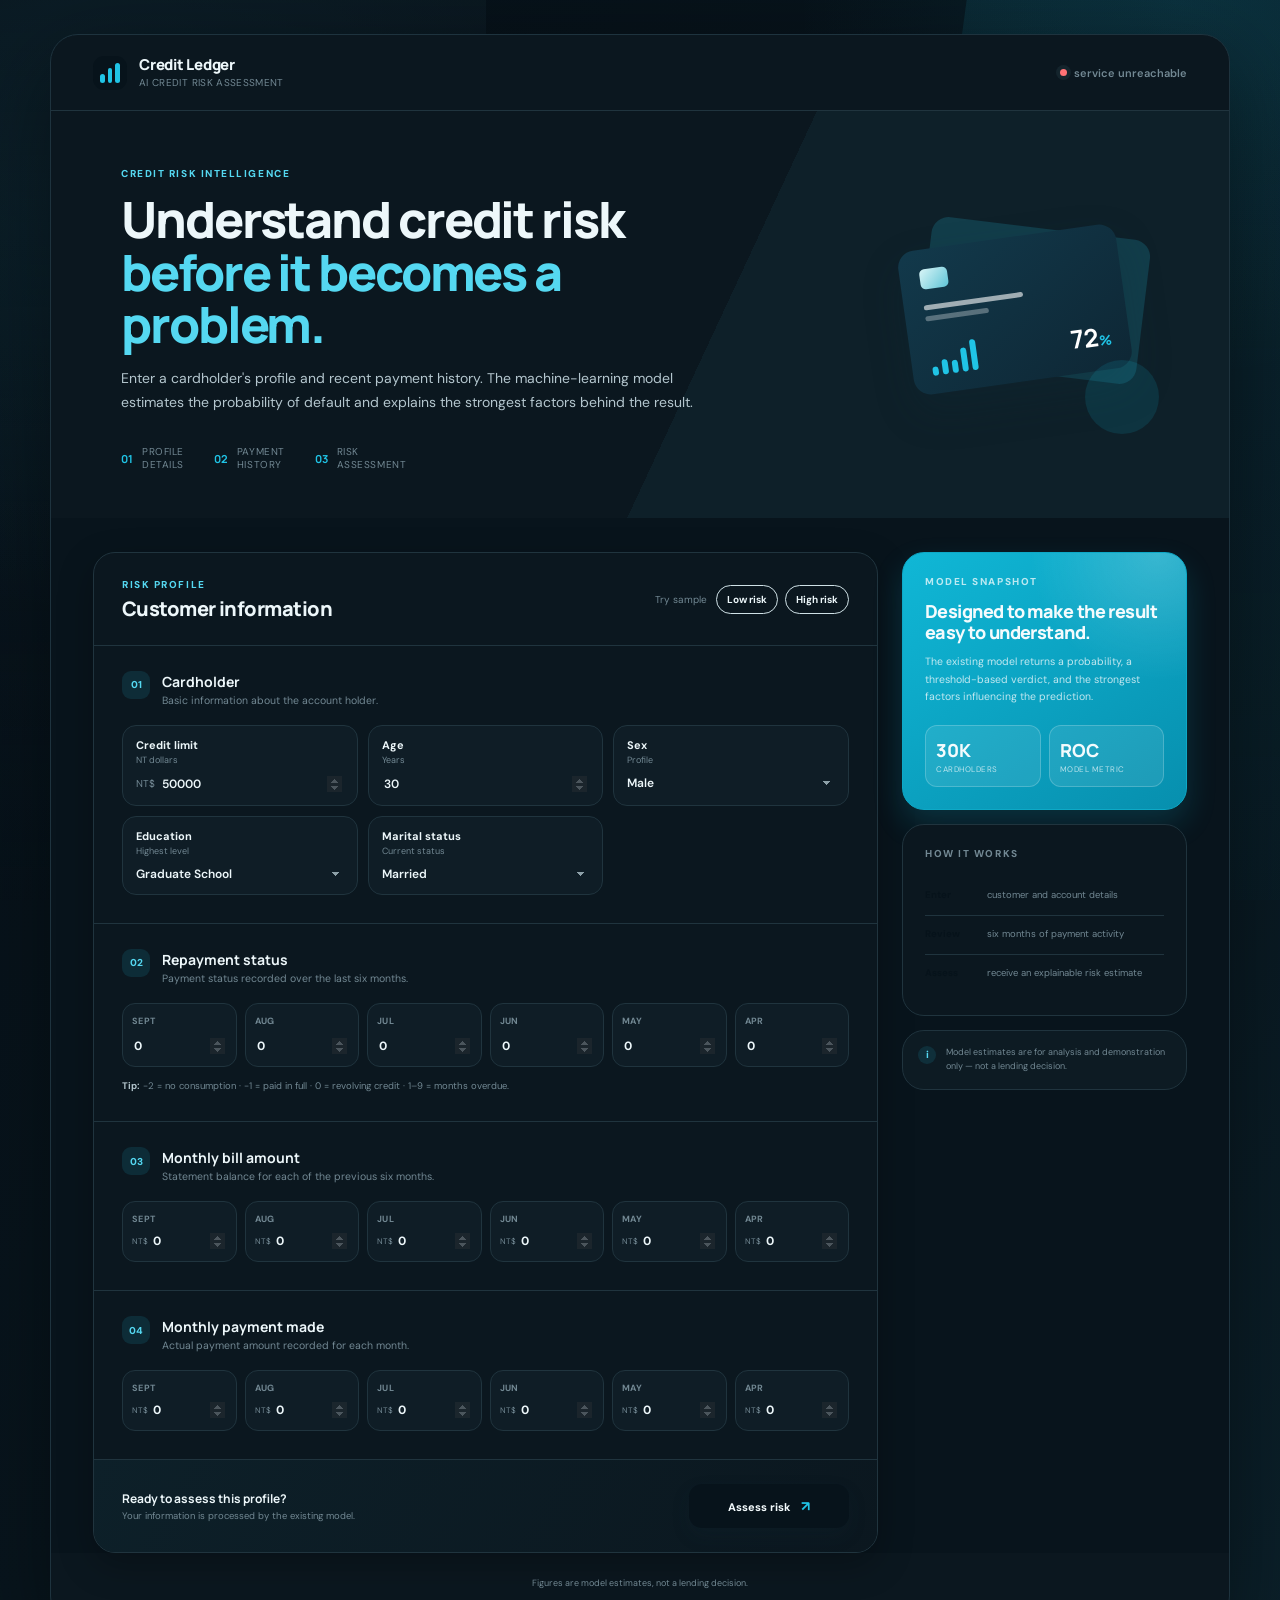
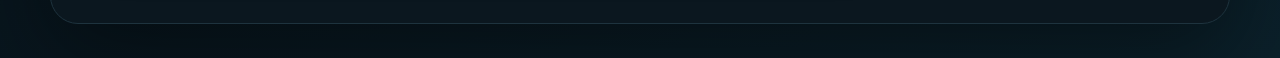
==== commit 89a81bc2: "Add files via upload" ====
--- a/static/index.html
+++ b/static/index.html
@@ -3,7 +3,8 @@
 <head>
   <meta charset="UTF-8" />
   <meta name="viewport" content="width=device-width, initial-scale=1.0" />
-  <meta name="theme-color" content="#0db8d8" />
+  <meta name="theme-color" content="#07131b" />
+  <meta name="color-scheme" content="dark" />
   <title>Credit Ledger — Card Default Risk</title>
   <link rel="preconnect" href="https://fonts.googleapis.com" />
   <link rel="preconnect" href="https://fonts.gstatic.com" crossorigin />
@@ -230,8 +231,9 @@
       <div class="verdict__inner">
         <div class="gauge-card">
           <div class="verdict__gauge">
-            <svg viewBox="0 0 200 200" class="gauge">
+            <svg viewBox="0 0 200 200" class="gauge" role="img" aria-label="Default probability gauge">
               <circle class="gauge__track" cx="100" cy="100" r="86" />
+              <circle class="gauge__glow" cx="100" cy="100" r="86" />
               <circle class="gauge__fill" id="gaugeFill" cx="100" cy="100" r="86" />
               <line class="gauge__threshold" id="gaugeThreshold" x1="100" y1="14" x2="100" y2="30" />
             </svg>
@@ -239,6 +241,11 @@
               <span class="gauge__number" id="probNumber">0</span><span class="gauge__percent">%</span>
               <span class="gauge__caption">default probability</span>
             </div>
+          </div>
+          <div class="risk-meter" aria-hidden="true">
+            <div class="risk-meter__labels"><span>0%</span><span>50%</span><span>100%</span></div>
+            <div class="risk-meter__track"><div class="risk-meter__fill"></div></div>
+          </div>
           </div>
         </div>
 
--- a/static/style.css
+++ b/static/style.css
@@ -1,19 +1,21 @@
 :root {
-  --bg: #eef5f7;
-  --paper: #ffffff;
-  --paper-soft: #f7fafb;
-  --ink: #12212b;
-  --ink-2: #53636d;
-  --muted: #87949b;
-  --line: #dfe8ec;
-  --cyan: #12b7d7;
-  --cyan-dark: #0799b8;
-  --cyan-soft: #dff7fb;
-  --navy: #102a39;
-  --red: #df5f61;
-  --green: #38a579;
-  --shadow: 0 28px 80px rgba(21, 48, 61, .13);
-  --shadow-soft: 0 10px 30px rgba(21, 48, 61, .08);
+  --bg: #061018;
+  --paper: #0b171f;
+  --paper-soft: #0f1d26;
+  --ink: #edf7fa;
+  --ink-2: #b4c6ce;
+  --muted: #728893;
+  --line: #20343e;
+  --cyan: #20c4e6;
+  --cyan-dark: #55d8f1;
+  --cyan-soft: rgba(32,196,230,.12);
+  --navy: #07131b;
+  --red: #ff7275;
+  --green: #47d39b;
+  --risk-red: #ff7275;
+  --brass: #20c4e6;
+  --shadow: 0 28px 90px rgba(0, 0, 0, .42);
+  --shadow-soft: 0 12px 35px rgba(0, 0, 0, .26);
   --radius: 22px;
   --font: "DM Sans", -apple-system, BlinkMacSystemFont, "Segoe UI", sans-serif;
   --display: "Manrope", "DM Sans", sans-serif;
@@ -29,14 +31,27 @@
   color: var(--ink);
   font-family: var(--font);
   background:
-    radial-gradient(circle at 8% 18%, rgba(18,183,215,.12), transparent 24rem),
-    linear-gradient(135deg, #f8fbfc 0%, #eef6f8 55%, #d8f3f7 100%);
+    radial-gradient(circle at 8% 12%, rgba(32,196,230,.12), transparent 26rem),
+    radial-gradient(circle at 92% 0%, rgba(32,196,230,.08), transparent 24rem),
+    linear-gradient(135deg, #061018 0%, #08151d 55%, #0b202a 100%);
   -webkit-font-smoothing: antialiased;
 }
 
 button, input, select { font: inherit; }
 
 button, select { cursor: pointer; }
+
+select {
+  color-scheme: dark;
+}
+select option {
+  background: #0d1b24;
+  color: #edf7fa;
+}
+select option:checked {
+  background: #123b49;
+  color: #ffffff;
+}
 
 .ambient {
   position: fixed;
@@ -49,7 +64,7 @@
   height: 100vh;
   left: 0;
   top: 0;
-  background: linear-gradient(180deg, rgba(255,255,255,.72), rgba(236,247,249,.25));
+  background: linear-gradient(180deg, rgba(13,28,37,.7), rgba(6,16,24,.12));
 }
 
 .ambient--right {
@@ -57,7 +72,7 @@
   height: 100vh;
   right: 0;
   top: 0;
-  background: linear-gradient(180deg, rgba(18,183,215,.16), rgba(18,183,215,.03));
+  background: linear-gradient(180deg, rgba(32,196,230,.10), rgba(32,196,230,.015));
   clip-path: polygon(28% 0, 100% 0, 100% 100%, 0 100%);
 }
 
@@ -66,7 +81,7 @@
   margin: 34px auto;
   padding: 0 0 34px;
   background: var(--paper);
-  border: 1px solid rgba(255,255,255,.95);
+  border: 1px solid #1e333e;
   border-radius: 28px;
   box-shadow: var(--shadow);
   overflow: hidden;
@@ -140,7 +155,7 @@
   height: 7px;
   border-radius: 50%;
   background: #c7d0d5;
-  box-shadow: 0 0 0 4px #f1f5f6;
+  box-shadow: 0 0 0 4px #14242c;
 }
 
 .status-dot.ok { background: var(--green); }
@@ -154,7 +169,7 @@
   gap: 42px;
   align-items: center;
   background:
-    linear-gradient(115deg, #ffffff 0%, #ffffff 56%, #f2fbfc 56%, #f2fbfc 100%);
+    linear-gradient(115deg, #0b171f 0%, #0b171f 56%, #0e2029 56%, #0e2029 100%);
 }
 
 .hero-copy { max-width: 620px; }
@@ -173,7 +188,7 @@
   margin: 13px 0 15px;
   font: 800 clamp(31px, 4vw, 50px)/1.05 var(--display);
   letter-spacing: -2.1px;
-  color: var(--navy);
+  color: var(--ink);
 }
 
 .hero h1 span { color: var(--cyan-dark); }
@@ -227,7 +242,7 @@
 .art-card--back {
   right: 15px;
   top: 34px;
-  background: #cceff5;
+  background: #123d4a;
   transform: rotate(7deg);
 }
 
@@ -305,7 +320,7 @@
   grid-template-columns: minmax(0, 1fr) 285px;
   gap: 24px;
   padding: 34px 42px 0;
-  background: #fbfdfe;
+  background: #08141c;
 }
 
 .risk-form,
@@ -354,8 +369,8 @@
 
 .presets button {
   border: 1px solid #cfe1e6;
-  background: #fff;
-  color: var(--navy);
+  background: #0b171f;
+  color: var(--ink);
   border-radius: 999px;
   padding: 7px 10px;
   font-size: 10px;
@@ -365,7 +380,7 @@
 .presets button:hover {
   border-color: var(--cyan);
   color: var(--cyan-dark);
-  background: #f1fcfd;
+  background: rgba(32,196,230,.08);
 }
 
 .form-section {
@@ -424,8 +439,8 @@
 
 .field-card:hover,
 .field-card:focus-within {
-  border-color: #a8dce5;
-  background: #fff;
+  border-color: #2a7181;
+  background: #0b171f;
   box-shadow: 0 5px 18px rgba(20,85,101,.06);
 }
 
@@ -462,7 +477,7 @@
   min-width: 0;
   border: 0;
   outline: 0;
-  color: var(--navy);
+  color: var(--ink);
   background: transparent;
   font-size: 12px;
   font-weight: 600;
@@ -508,14 +523,14 @@
   border: 0;
   outline: 0;
   background: transparent;
-  color: var(--navy);
+  color: var(--ink);
   font-size: 12px;
   font-weight: 700;
 }
 
 .compact-field:focus-within {
-  border-color: #a8dce5;
-  background: #fff;
+  border-color: #2a7181;
+  background: #0b171f;
 }
 
 .compact-field--money > div {
@@ -545,7 +560,7 @@
   align-items: center;
   gap: 20px;
   padding: 24px 28px;
-  background: linear-gradient(120deg, #f5fbfc, #fff);
+  background: linear-gradient(120deg, #0d2029, #0b171f);
 }
 
 .submit-area strong {
@@ -566,7 +581,7 @@
   border-radius: 13px;
   padding: 13px 15px;
   background: var(--navy);
-  color: #fff;
+  color: #f4fbfd;
   font-size: 11px;
   font-weight: 800;
   box-shadow: 0 8px 18px rgba(16,42,57,.16);
@@ -623,11 +638,11 @@
 
 .side-card {
   padding: 22px;
-  background: #fff;
+  background: #0b171f;
 }
 
 .side-card--accent {
-  color: #fff;
+  color: #f4fbfd;
   border-color: #0da9c7;
   background:
     radial-gradient(circle at 90% 0%, rgba(255,255,255,.18), transparent 8rem),
@@ -704,7 +719,7 @@
   display: flex;
   gap: 10px;
   padding: 15px;
-  background: #f8fbfc;
+  background: #0d1b23;
 }
 
 .note-icon {
@@ -730,7 +745,7 @@
 .verdict {
   margin: 24px 42px 0;
   padding: 27px;
-  background: #fff;
+  background: #0b171f;
   box-shadow: var(--shadow-soft);
 }
 
@@ -766,7 +781,7 @@
   place-items: center;
   min-height: 210px;
   border-radius: 18px;
-  background: #f8fbfc;
+  background: #0d1b23;
 }
 
 .verdict__gauge {
@@ -782,7 +797,7 @@
 
 .gauge__track {
   fill: none;
-  stroke: #dce8ec;
+  stroke: #263d48;
   stroke-width: 10;
 }
 
@@ -793,13 +808,56 @@
   stroke-linecap: round;
   transform-origin: 100px 100px;
   transform: rotate(-90deg);
-  stroke-dasharray: 540.35;
-  stroke-dashoffset: 540.35;
+  stroke-dasharray: 540.354;
+  stroke-dashoffset: 540.354;
+  will-change: stroke-dashoffset;
   transition: stroke-dashoffset 1.1s cubic-bezier(.22,1,.36,1), stroke .4s ease;
 }
 
+.gauge__glow {
+  fill: none;
+  stroke: rgba(32,196,230,.12);
+  stroke-width: 16;
+  filter: blur(1px);
+}
+
+.risk-meter {
+  width: 82%;
+  margin: -8px auto 0;
+}
+
+.risk-meter__labels {
+  display: flex;
+  justify-content: space-between;
+  color: var(--muted);
+  font-size: 8px;
+  margin-bottom: 6px;
+}
+
+.risk-meter__track {
+  height: 5px;
+  overflow: hidden;
+  border-radius: 99px;
+  background: #1b303a;
+  box-shadow: inset 0 1px 2px rgba(0,0,0,.3);
+}
+
+.risk-meter__fill {
+  width: 72.9%;
+  height: 100%;
+  border-radius: inherit;
+  background: linear-gradient(90deg, #20c4e6, #55d8f1);
+  box-shadow: 0 0 14px rgba(32,196,230,.38);
+  animation: meterIn 1.15s cubic-bezier(.22,1,.36,1);
+}
+
+@keyframes meterIn {
+  from { width: 0; }
+  to { width: 72.9%; }
+}
+
 .gauge__threshold {
-  stroke: #7b8e97;
+  stroke: #6f8b96;
   stroke-width: 2;
   transform-origin: 100px 100px;
 }
@@ -815,7 +873,7 @@
 
 .gauge__number {
   font: 800 34px var(--display);
-  color: var(--navy);
+  color: var(--ink);
 }
 
 .gauge__percent {
@@ -907,7 +965,7 @@
 
 .ledger-facts dd {
   margin: 0;
-  color: var(--navy);
+  color: var(--ink);
   font-size: 11px;
   font-weight: 800;
 }
@@ -949,7 +1007,7 @@
   align-items: center;
   gap: 12px;
   padding: 9px 0;
-  border-bottom: 1px solid #edf2f4;
+  border-bottom: 1px solid #1b2e38;
   font-size: 10px;
 }
 
@@ -958,7 +1016,7 @@
   height: 7px;
   overflow: hidden;
   border-radius: 99px;
-  background: #edf3f5;
+  background: #20343e;
 }
 
 .factors .bar i {
@@ -1064,3 +1122,26 @@
     scroll-behavior: auto !important;
   }
 }
+
+
+/* Dark UI refinements */
+::selection {
+  color: #061018;
+  background: var(--cyan);
+}
+
+input::placeholder { color: #5f7580; }
+
+input[type="number"]::-webkit-inner-spin-button,
+input[type="number"]::-webkit-outer-spin-button {
+  opacity: .25;
+}
+
+::-webkit-scrollbar { width: 10px; height: 10px; }
+::-webkit-scrollbar-track { background: #07131b; }
+::-webkit-scrollbar-thumb { background: #27414d; border-radius: 99px; }
+::-webkit-scrollbar-thumb:hover { background: #356170; }
+
+@media (max-width: 520px) {
+  .risk-meter { width: 88%; }
+}
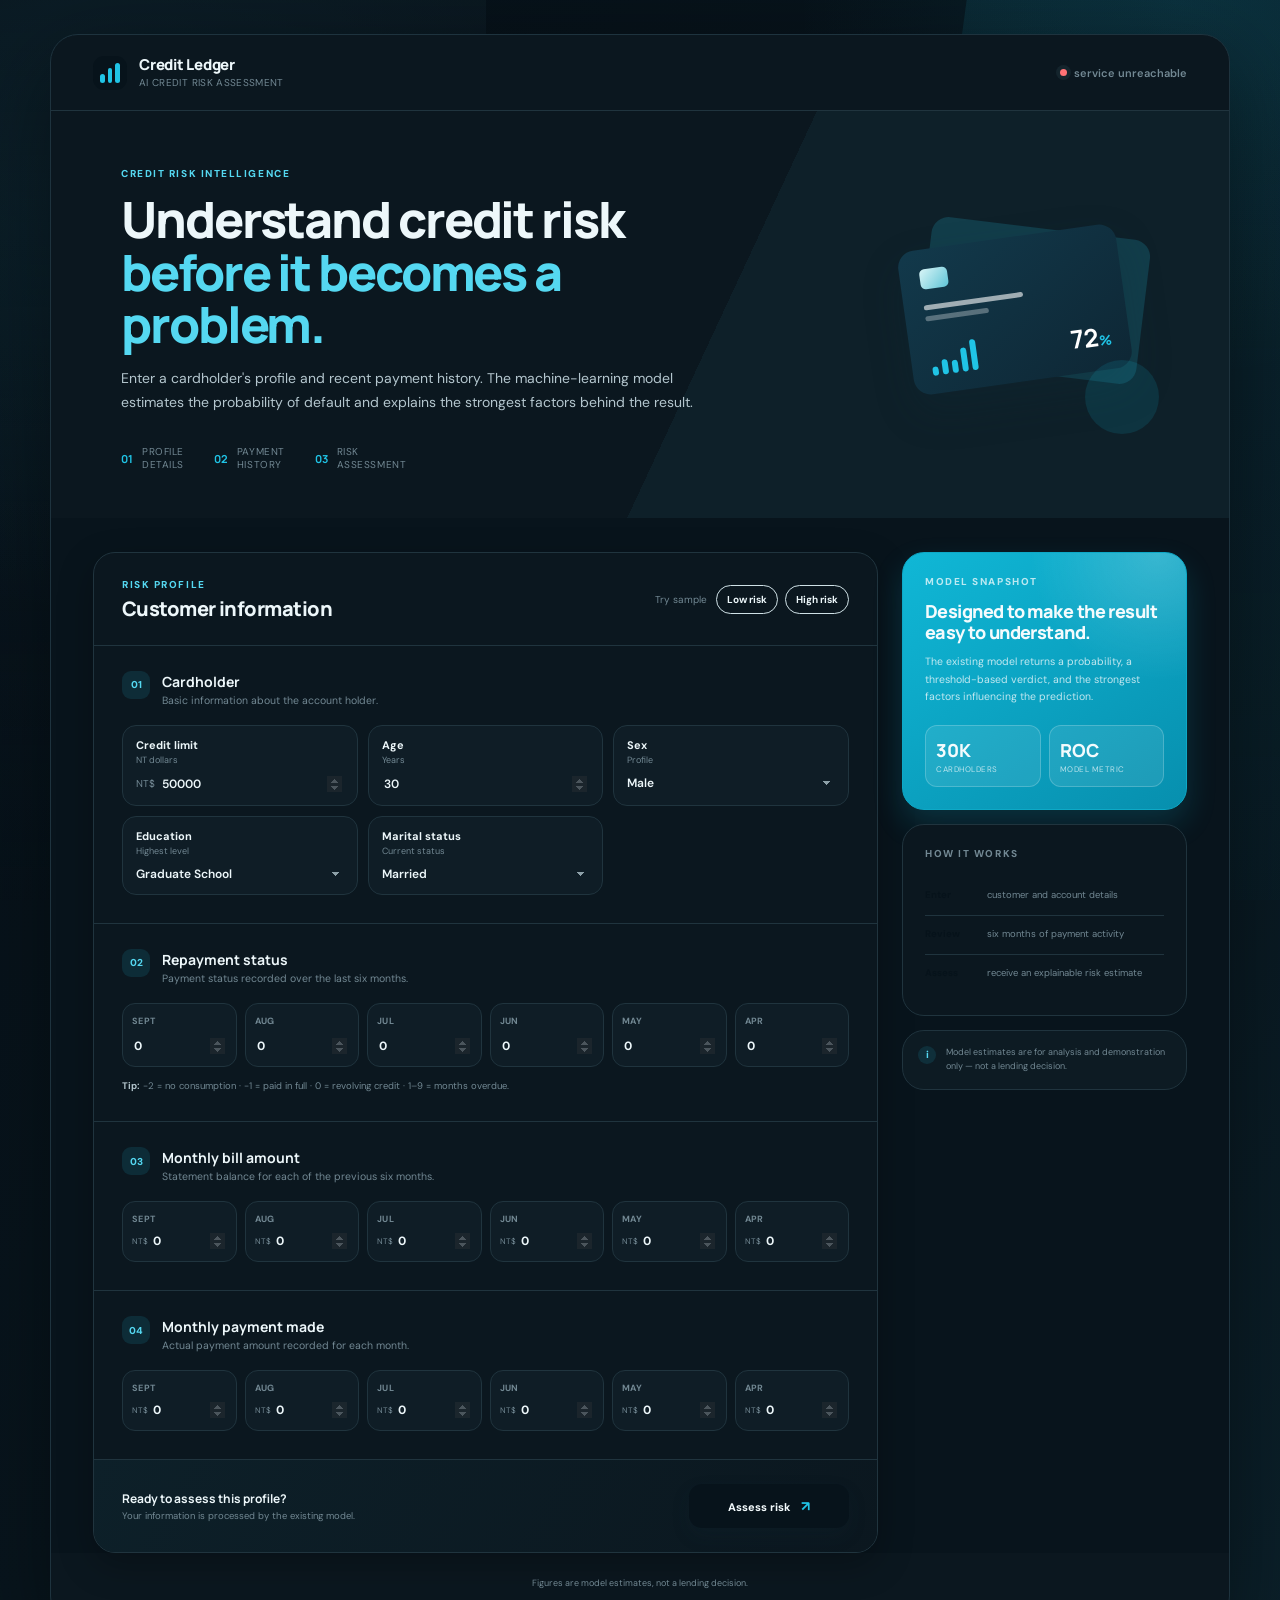
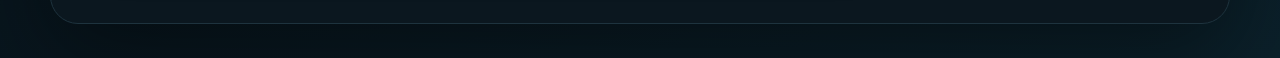
==== commit 5c52bb54: "Add files via upload" ====
--- a/static/index.html
+++ b/static/index.html
@@ -242,15 +242,15 @@
               <span class="gauge__caption">default probability</span>
             </div>
           </div>
-          <div class="risk-meter" aria-hidden="true">
-            <div class="risk-meter__labels"><span>0%</span><span>50%</span><span>100%</span></div>
-            <div class="risk-meter__track"><div class="risk-meter__fill"></div></div>
-          </div>
-          </div>
-        </div>
-
-        <div class="verdict__detail">
-          <div class="stamp-wrap"><div class="stamp" id="stampBadge"><span id="stampText">LOW RISK</span></div></div>
+        </div>
+
+        <div class="verdict__status">
+          <div class="stamp-wrap">
+            <div class="stamp" id="stampBadge"><span id="stampText">LOW RISK</span></div>
+          </div>
+        </div>
+
+        <div class="verdict__facts">
           <dl class="ledger-facts">
             <div><dt>Default probability</dt><dd id="factProb">—</dd></div>
             <div><dt>Decision threshold</dt><dd id="factThreshold">—</dd></div>
--- a/static/style.css
+++ b/static/style.css
@@ -770,8 +770,8 @@
 
 .verdict__inner {
   display: grid;
-  grid-template-columns: 220px 1fr;
-  gap: 30px;
+  grid-template-columns: 250px 150px minmax(320px, 1fr);
+  gap: 28px;
   align-items: center;
   padding: 28px 0;
 }
@@ -779,15 +779,16 @@
 .gauge-card {
   display: grid;
   place-items: center;
-  min-height: 210px;
-  border-radius: 18px;
+  min-height: 250px;
+  border-radius: 20px;
   background: #0d1b23;
+  border: 1px solid rgba(91, 135, 151, .12);
 }
 
 .verdict__gauge {
   position: relative;
-  width: 175px;
-  height: 175px;
+  width: 205px;
+  height: 205px;
 }
 
 .gauge {
@@ -821,41 +822,6 @@
   filter: blur(1px);
 }
 
-.risk-meter {
-  width: 82%;
-  margin: -8px auto 0;
-}
-
-.risk-meter__labels {
-  display: flex;
-  justify-content: space-between;
-  color: var(--muted);
-  font-size: 8px;
-  margin-bottom: 6px;
-}
-
-.risk-meter__track {
-  height: 5px;
-  overflow: hidden;
-  border-radius: 99px;
-  background: #1b303a;
-  box-shadow: inset 0 1px 2px rgba(0,0,0,.3);
-}
-
-.risk-meter__fill {
-  width: 72.9%;
-  height: 100%;
-  border-radius: inherit;
-  background: linear-gradient(90deg, #20c4e6, #55d8f1);
-  box-shadow: 0 0 14px rgba(32,196,230,.38);
-  animation: meterIn 1.15s cubic-bezier(.22,1,.36,1);
-}
-
-@keyframes meterIn {
-  from { width: 0; }
-  to { width: 72.9%; }
-}
-
 .gauge__threshold {
   stroke: #6f8b96;
   stroke-width: 2;
@@ -872,47 +838,45 @@
 }
 
 .gauge__number {
-  font: 800 34px var(--display);
+  font: 800 38px var(--display);
   color: var(--ink);
 }
 
 .gauge__percent {
   margin-top: -3px;
   color: var(--cyan-dark);
-  font: 700 17px var(--display);
+  font: 700 18px var(--display);
 }
 
 .gauge__caption {
-  margin-top: 5px;
-  color: var(--muted);
-  font-size: 9px;
-}
-
-.verdict__detail {
-  display: flex;
-  align-items: center;
-  gap: 35px;
-  flex-wrap: wrap;
+  margin-top: 6px;
+  color: var(--muted);
+  font-size: 10px;
+}
+
+.verdict__status {
+  display: grid;
+  place-items: center;
+  min-height: 160px;
 }
 
 .stamp-wrap {
-  width: 120px;
-  height: 120px;
-  flex: 0 0 120px;
+  width: 140px;
+  height: 140px;
   display: grid;
   place-items: center;
 }
 
 .stamp {
   position: relative;
-  width: 105px;
-  height: 105px;
+  width: 116px;
+  height: 116px;
   display: grid;
   place-items: center;
   border: 2px solid var(--green);
   border-radius: 50%;
   color: var(--green);
-  font: 800 12px var(--display);
+  font: 800 13px var(--display);
   letter-spacing: .8px;
   text-align: center;
   opacity: 0;
@@ -943,6 +907,10 @@
   0% { transform: scale(1.55) rotate(7deg); opacity: 0; }
   60% { transform: scale(.94) rotate(-5deg); opacity: 1; }
   100% { transform: scale(1) rotate(-7deg); opacity: 1; }
+}
+
+.verdict__facts {
+  min-width: 0;
 }
 
 .ledger-facts {
@@ -1066,6 +1034,35 @@
 
 /* Responsive: laptop/smaller desktop */
 @media (max-width: 760px) {
+  .verdict__inner {
+    grid-template-columns: 1fr;
+    gap: 18px;
+    padding: 22px 0;
+  }
+
+  .gauge-card {
+    min-height: 235px;
+  }
+
+  .verdict__status {
+    min-height: auto;
+  }
+
+  .stamp-wrap {
+    width: 125px;
+    height: 125px;
+  }
+
+  .stamp {
+    width: 108px;
+    height: 108px;
+  }
+
+  .verdict__facts {
+    width: 100%;
+  }
+
+
   .topbar { padding: 0 24px; }
   .hero { display: block; padding: 36px 28px 25px; }
   .hero-art { height: 170px; min-height: 170px; max-width: 360px; margin: 0 auto; }
@@ -1082,6 +1079,7 @@
   .verdict { margin-left: 18px; margin-right: 18px; padding: 22px; }
   .verdict__inner { grid-template-columns: 1fr; }
   .gauge-card { min-height: 230px; }
+  .verdict__inner { grid-template-columns: 220px 140px minmax(260px, 1fr); gap: 20px; }
   .factors-head { align-items: flex-start; flex-direction: column; }
   .foot { padding-left: 20px; padding-right: 20px; }
 }
@@ -1143,5 +1141,4 @@
 ::-webkit-scrollbar-thumb:hover { background: #356170; }
 
 @media (max-width: 520px) {
-  .risk-meter { width: 88%; }
-}
+}
